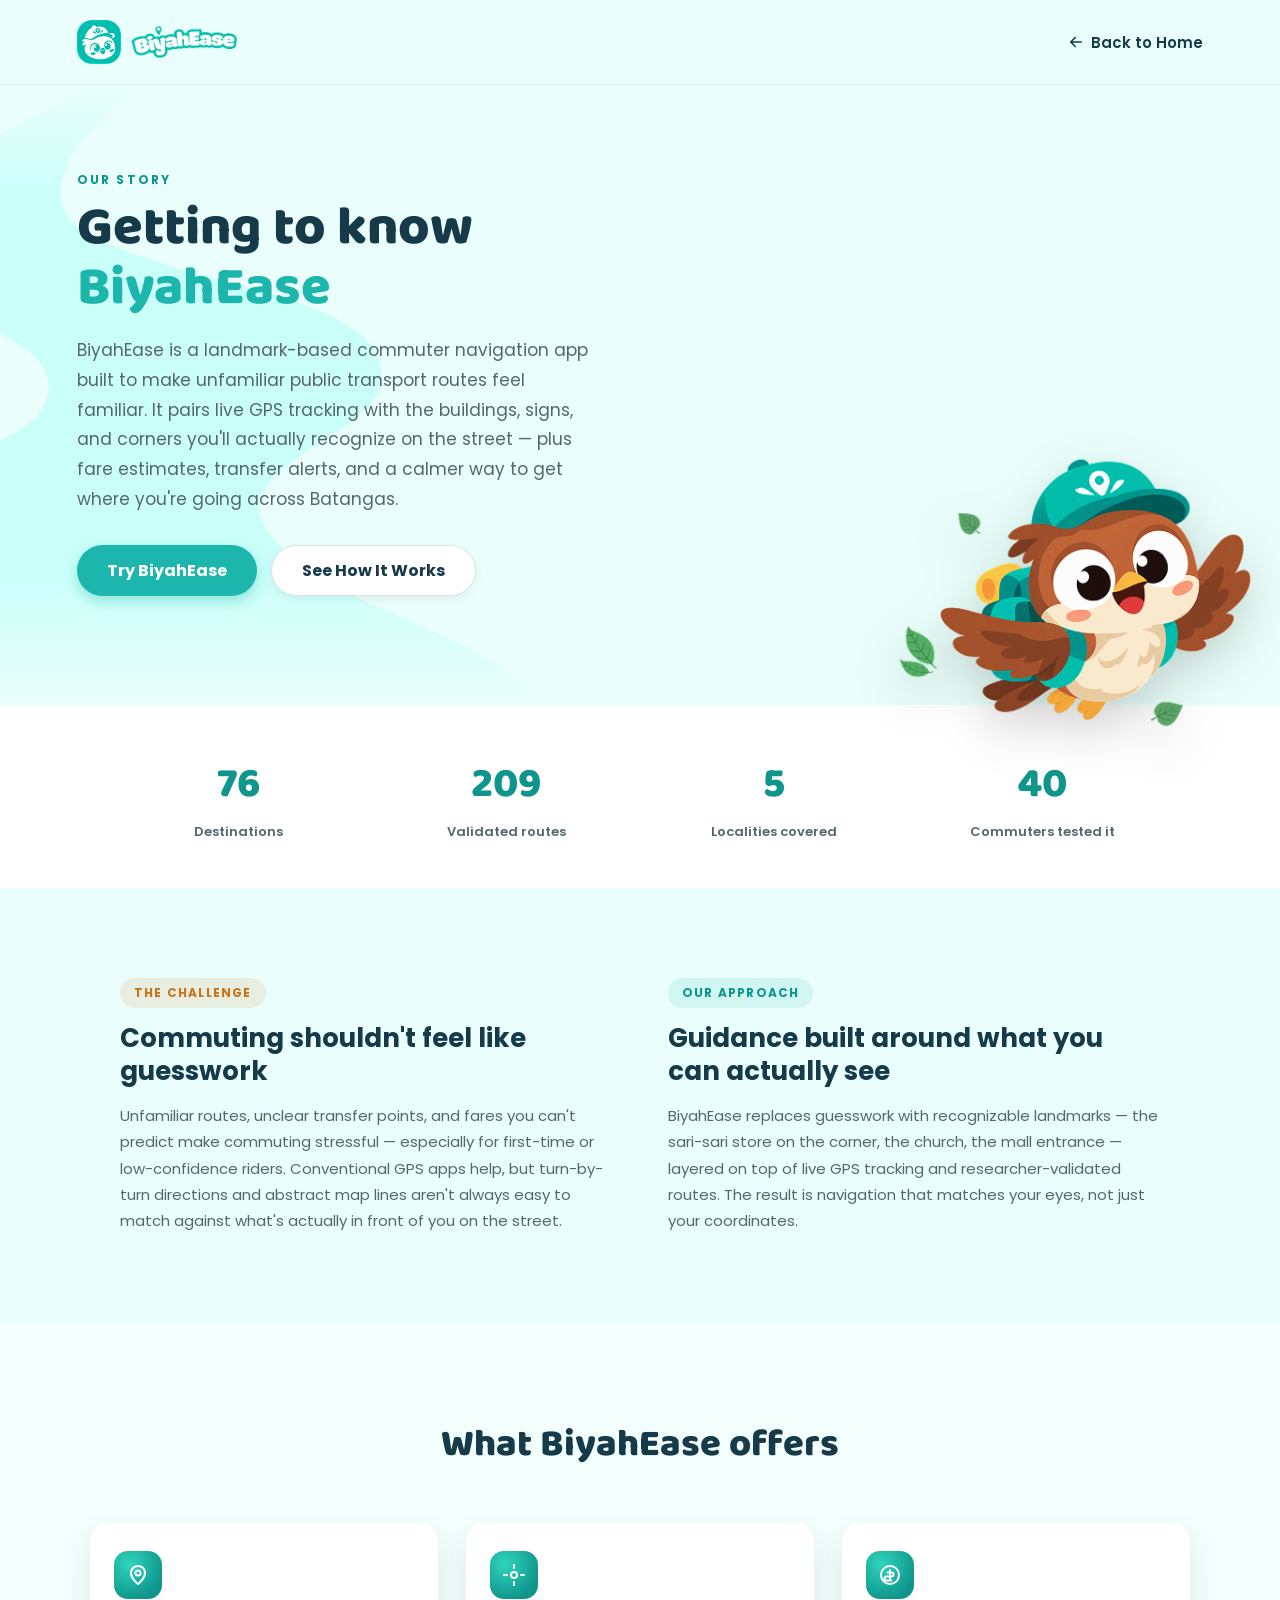
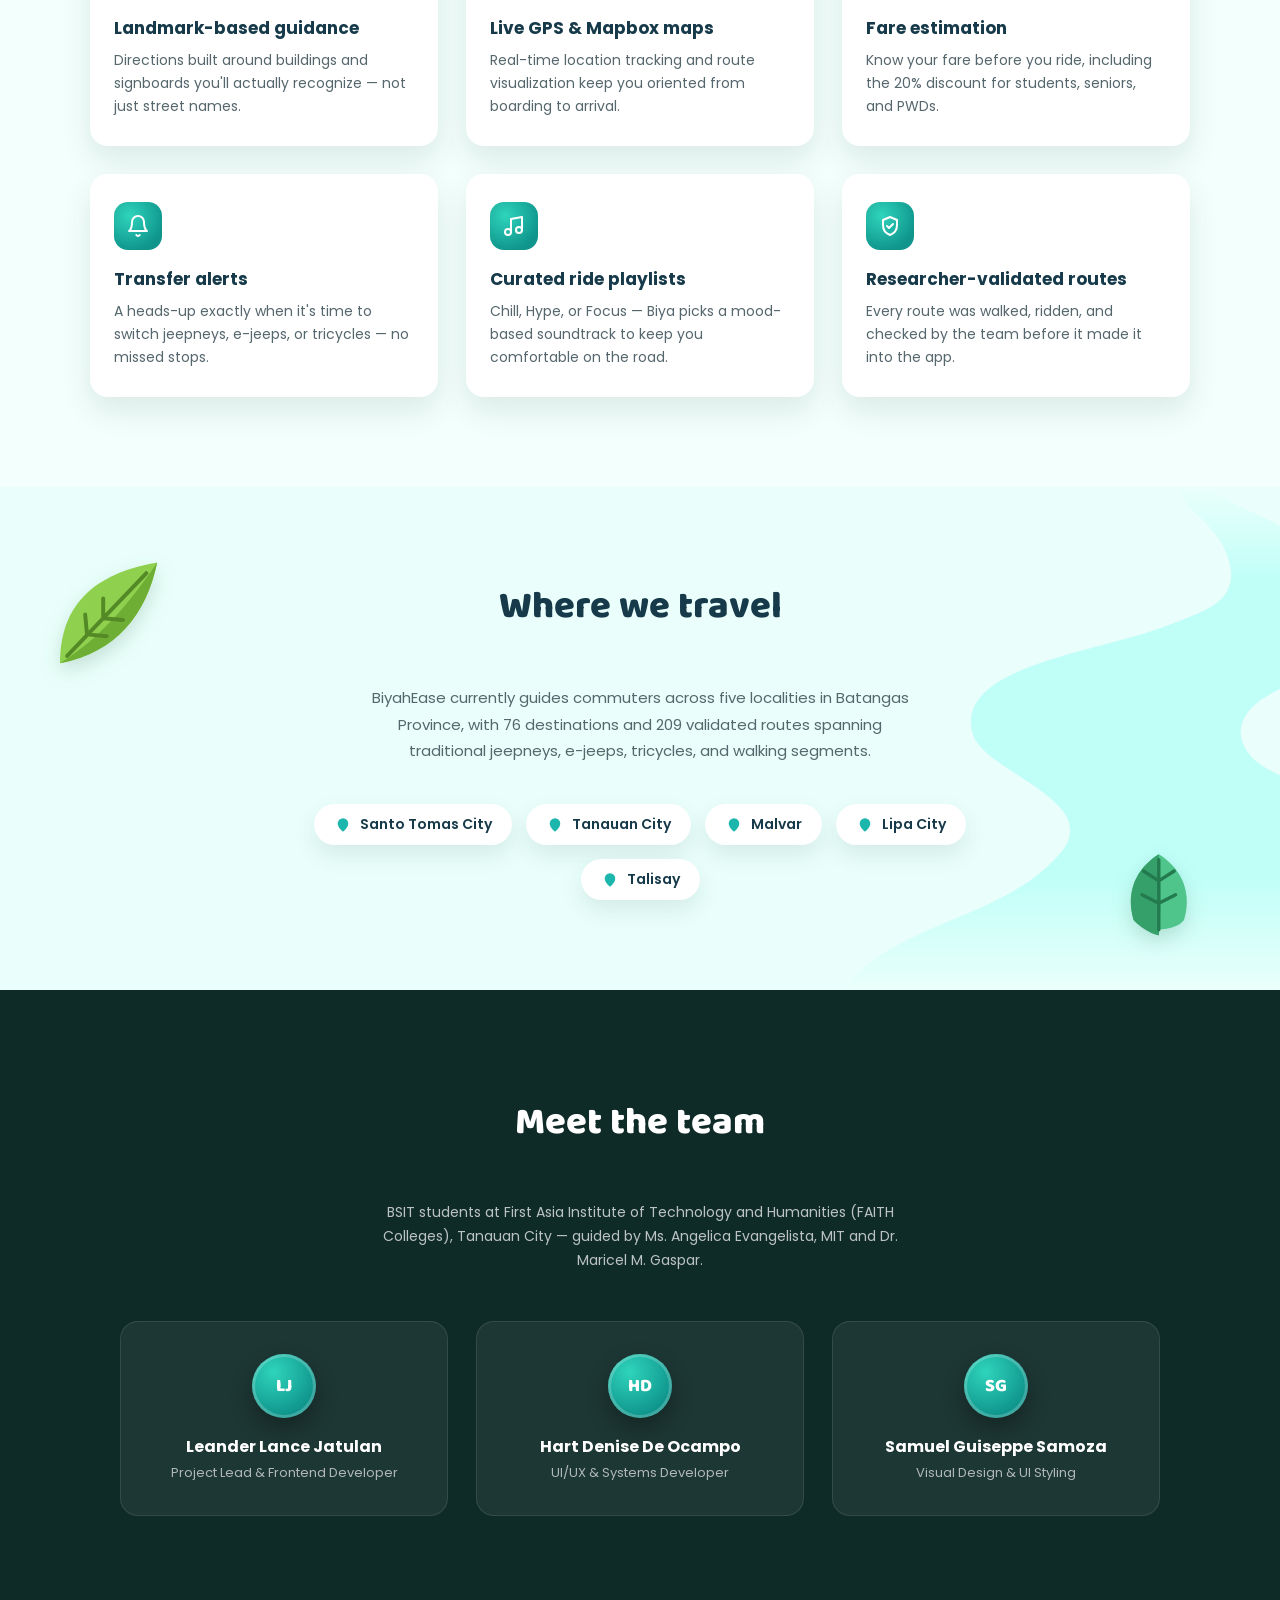
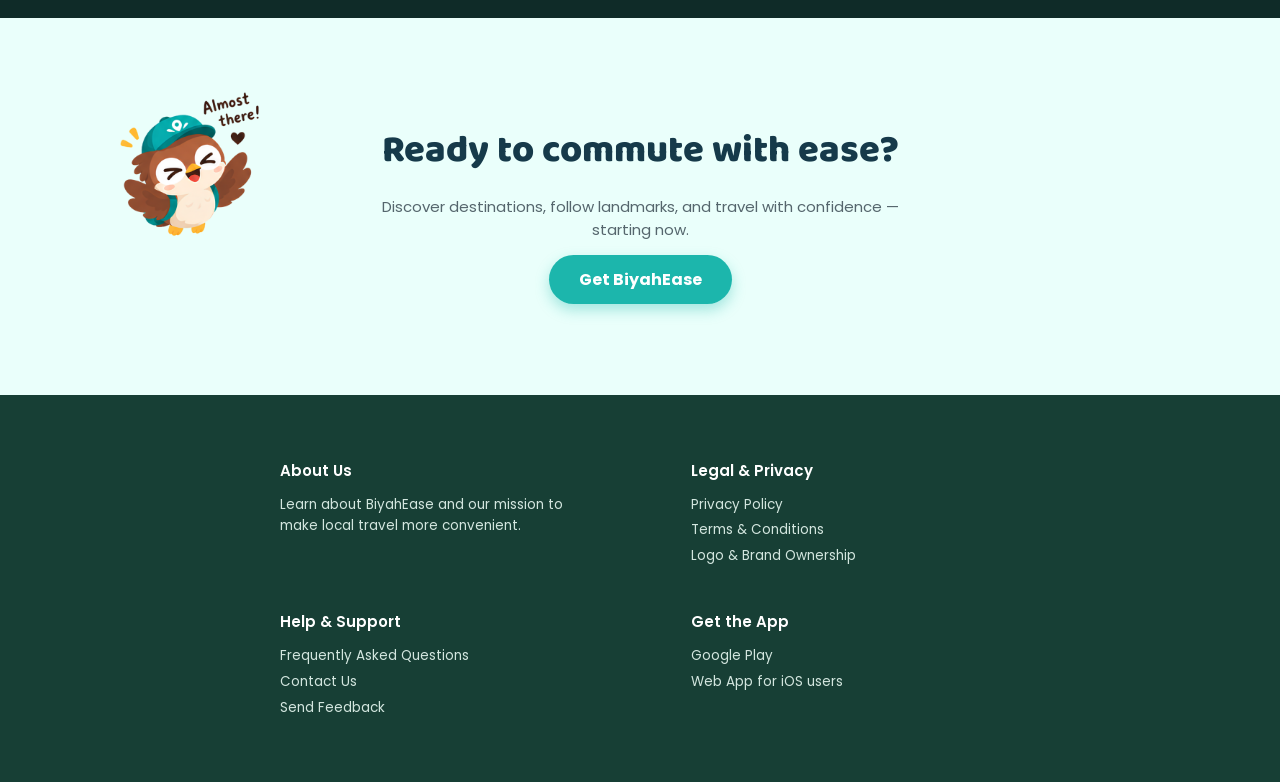
==== about.html @ 22d92e5e "updated website" ====
<!DOCTYPE html>
<html lang="en">
<head>
    <meta charset="UTF-8">
    <meta name="viewport" content="width=device-width, initial-scale=1.0">
    <title>About BiyahEase</title>
    <meta name="description" content="BiyahEase is a landmark-based commuter navigation app with fare estimation for public transport in Santo Tomas, Tanauan, Malvar, Lipa, and Talisay, Batangas.">
    <link rel="icon" href="Image/Biyacon.png" type="image/png">
    <link rel="preconnect" href="https://fonts.googleapis.com">
    <link rel="preconnect" href="https://fonts.gstatic.com" crossorigin>
    <link href="https://fonts.googleapis.com/css2?family=Baloo+2:wght@600;700;800&family=Poppins:wght@400;500;600;700&display=swap" rel="stylesheet">
    <link rel="stylesheet" href="style.css">
    <script>document.documentElement.classList.add('js');</script>
</head>
<body>
    <header class="navbar">
        <a href="index.html" class="logo">
            <img src="Image/Biyacon.png" alt="BiyahEase icon" class="logo-icon">
            <img src="Image/Biyatitle.png" alt="BiyahEase" class="logo-text">
        </a>
        <a href="index.html" class="navbar-back">
            <svg viewBox="0 0 24 24" aria-hidden="true"><path d="M19 12H5M11 6l-6 6 6 6"/></svg>
            Back to Home
        </a>
    </header>

    <!-- Shared leaf shapes, reused by the decorative leaves below -->
    <svg width="0" height="0" class="svg-defs" aria-hidden="true" focusable="false">
        <symbol id="leaf" viewBox="0 0 64 64">
            <path fill="#5dbb63" d="M6 58C6 26 26 6 60 4c0 34-20 54-54 54z"/>
            <path fill="#4aa752" d="M6 58C30 46 46 28 60 4c0 34-20 54-54 54z"/>
            <path fill="none" stroke="#3a8f43" stroke-width="2.5" stroke-linecap="round" d="M9 55L52 12M22 42l-2-14M32 32l-1-14M22 42l14 1M32 32l14 1"/>
        </symbol>
        <symbol id="leaf-round" viewBox="0 0 64 64">
            <path fill="#4fc58c" d="M32 3C48 13 56 30 50 50C43 59 21 59 14 50C8 30 16 13 32 3z"/>
            <path fill="#36a06b" d="M32 3C33 21 34 41 32 61C22 59 14 50 14 50C8 30 16 13 32 3z"/>
            <path fill="none" stroke="#237a4e" stroke-width="2.4" stroke-linecap="round" d="M32 7V57M32 22l-11-7M32 22l11-7M32 38l-12-6M32 38l12-6"/>
        </symbol>
        <symbol id="leaf-slim" viewBox="0 0 64 64">
            <path fill="#8fd14f" d="M5 59C5 32 18 10 59 3C53 32 36 53 5 59z"/>
            <path fill="#6fae35" d="M5 59C21 49 38 34 59 3C53 32 36 53 5 59z"/>
            <path fill="none" stroke="#548a26" stroke-width="2.2" stroke-linecap="round" d="M9 55L53 9M20 43l-1-11M29 34l0-11M20 43l11 1M29 34l11 1"/>
        </symbol>
    </svg>

    <main>
        <!-- ---------- Hero ---------- -->
        <section class="about-hero">
            <img src="Image/Swirl.png" alt="" class="section-swirl swirl-left" aria-hidden="true">

            <div class="wind-field" aria-hidden="true">
                <div class="wind-gust wind-gust-1">
                    <svg class="wind-trail" viewBox="0 0 140 24"><path d="M4 12 Q 40 2 70 12 T 136 14"/></svg>
                    <svg class="wind-leaf" aria-hidden="true"><use href="#leaf"/></svg>
                </div>
                <div class="wind-gust wind-gust-2">
                    <svg class="wind-trail" viewBox="0 0 140 24"><path d="M4 14 Q 40 22 70 12 T 136 4"/></svg>
                    <svg class="wind-leaf" aria-hidden="true"><use href="#leaf-round"/></svg>
                </div>
                <div class="wind-gust wind-gust-3">
                    <svg class="wind-trail" viewBox="0 0 140 24"><path d="M4 10 Q 40 18 70 8 T 136 12"/></svg>
                    <svg class="wind-leaf" aria-hidden="true"><use href="#leaf-slim"/></svg>
                </div>
                <div class="wind-gust wind-gust-4">
                    <svg class="wind-trail" viewBox="0 0 140 24"><path d="M4 12 Q 40 4 70 16 T 136 10"/></svg>
                    <svg class="wind-leaf" aria-hidden="true"><use href="#leaf-round"/></svg>
                </div>
            </div>

            <div class="about-hero-inner">
                <p class="about-eyebrow" data-reveal>OUR STORY</p>
                <h1 class="about-hero-title" data-reveal style="--reveal-delay: 80ms">Getting to know <span>BiyahEase</span></h1>
                <p class="about-hero-desc" data-reveal style="--reveal-delay: 160ms">
                    BiyahEase is a landmark-based commuter navigation app built to make unfamiliar public
                    transport routes feel familiar. It pairs live GPS tracking with the buildings, signs, and
                    corners you'll actually recognize on the street — plus fare estimates, transfer alerts,
                    and a calmer way to get where you're going across Batangas.
                </p>
                <div class="about-hero-cta" data-reveal style="--reveal-delay: 240ms">
                    <a href="index.html#get-app" class="btn-learn">Try BiyahEase</a>
                    <a href="index.html#companion" class="btn-try">See How It Works</a>
                </div>
            </div>

            <img src="Image/Biya.png" alt="Biya, the BiyahEase owl, flying in" class="about-hero-owl" data-reveal style="--reveal-delay: 320ms">
        </section>

        <!-- ---------- Stats ---------- -->
        <section class="about-stats">
            <div class="about-stats-inner">
                <div class="about-stat" data-reveal>
                    <span class="about-stat-num" data-count="76">0</span>
                    <span class="about-stat-label">Destinations</span>
                </div>
                <div class="about-stat" data-reveal style="--reveal-delay: 80ms">
                    <span class="about-stat-num" data-count="209">0</span>
                    <span class="about-stat-label">Validated routes</span>
                </div>
                <div class="about-stat" data-reveal style="--reveal-delay: 160ms">
                    <span class="about-stat-num" data-count="5">0</span>
                    <span class="about-stat-label">Localities covered</span>
                </div>
                <div class="about-stat" data-reveal style="--reveal-delay: 240ms">
                    <span class="about-stat-num" data-count="40">0</span>
                    <span class="about-stat-label">Commuters tested it</span>
                </div>
            </div>
        </section>

        <!-- ---------- Challenge / Approach ---------- -->
        <section class="about-problem">
            <div class="about-problem-inner">
                <div class="about-problem-col" data-reveal>
                    <span class="about-tag">The Challenge</span>
                    <h2>Commuting shouldn't feel like guesswork</h2>
                    <p>
                        Unfamiliar routes, unclear transfer points, and fares you can't predict make commuting
                        stressful — especially for first-time or low-confidence riders. Conventional GPS apps
                        help, but turn-by-turn directions and abstract map lines aren't always easy to match
                        against what's actually in front of you on the street.
                    </p>
                </div>
                <div class="about-problem-col" data-reveal style="--reveal-delay: 140ms">
                    <span class="about-tag about-tag--alt">Our Approach</span>
                    <h2>Guidance built around what you can actually see</h2>
                    <p>
                        BiyahEase replaces guesswork with recognizable landmarks — the sari-sari store on the
                        corner, the church, the mall entrance — layered on top of live GPS tracking and
                        researcher-validated routes. The result is navigation that matches your eyes, not just
                        your coordinates.
                    </p>
                </div>
            </div>
        </section>

        <!-- ---------- Features ---------- -->
        <section class="about-features">
            <div class="about-features-inner">
                <h2 class="about-section-title" data-reveal>What BiyahEase offers</h2>

                <div class="about-features-grid">
                    <article class="about-feature-card" data-reveal>
                        <span class="about-feature-icon">
                            <svg viewBox="0 0 24 24" aria-hidden="true"><path d="M12 21s-7-5.1-7-11a7 7 0 1 1 14 0c0 5.9-7 11-7 11z"/><circle cx="12" cy="10" r="2.6"/></svg>
                        </span>
                        <h3>Landmark-based guidance</h3>
                        <p>Directions built around buildings and signboards you'll actually recognize — not just street names.</p>
                    </article>
                    <article class="about-feature-card" data-reveal style="--reveal-delay: 80ms">
                        <span class="about-feature-icon">
                            <svg viewBox="0 0 24 24" aria-hidden="true"><circle cx="12" cy="12" r="3"/><path d="M12 2v3M12 19v3M2 12h3M19 12h3"/></svg>
                        </span>
                        <h3>Live GPS &amp; Mapbox maps</h3>
                        <p>Real-time location tracking and route visualization keep you oriented from boarding to arrival.</p>
                    </article>
                    <article class="about-feature-card" data-reveal style="--reveal-delay: 160ms">
                        <span class="about-feature-icon">
                            <svg viewBox="0 0 24 24" aria-hidden="true"><circle cx="12" cy="12" r="9"/><path d="M12 7v10M9.5 9.5h4a2 2 0 1 1 0 4h-5a2 2 0 1 0 0 4h5"/></svg>
                        </span>
                        <h3>Fare estimation</h3>
                        <p>Know your fare before you ride, including the 20% discount for students, seniors, and PWDs.</p>
                    </article>
                    <article class="about-feature-card" data-reveal>
                        <span class="about-feature-icon">
                            <svg viewBox="0 0 24 24" aria-hidden="true"><path d="M18 8a6 6 0 1 0-12 0c0 7-3 9-3 9h18s-3-2-3-9"/><path d="M13.7 21a2 2 0 0 1-3.4 0"/></svg>
                        </span>
                        <h3>Transfer alerts</h3>
                        <p>A heads-up exactly when it's time to switch jeepneys, e-jeeps, or tricycles — no missed stops.</p>
                    </article>
                    <article class="about-feature-card" data-reveal style="--reveal-delay: 80ms">
                        <span class="about-feature-icon">
                            <svg viewBox="0 0 24 24" aria-hidden="true"><path d="M9 18V5l11-2v13"/><circle cx="6" cy="18" r="3"/><circle cx="17" cy="16" r="3"/></svg>
                        </span>
                        <h3>Curated ride playlists</h3>
                        <p>Chill, Hype, or Focus — Biya picks a mood-based soundtrack to keep you comfortable on the road.</p>
                    </article>
                    <article class="about-feature-card" data-reveal style="--reveal-delay: 160ms">
                        <span class="about-feature-icon">
                            <svg viewBox="0 0 24 24" aria-hidden="true"><path d="M12 3l7 3v5c0 5-3 8.5-7 10-4-1.5-7-5-7-10V6z"/><path d="m9 12 2 2 4-4"/></svg>
                        </span>
                        <h3>Researcher-validated routes</h3>
                        <p>Every route was walked, ridden, and checked by the team before it made it into the app.</p>
                    </article>
                </div>
            </div>
        </section>

        <!-- ---------- Coverage ---------- -->
        <section class="about-coverage">
            <img src="Image/Swirl.png" alt="" class="section-swirl swirl-right" aria-hidden="true">
            <svg class="leaf about-leaf-1" aria-hidden="true"><use href="#leaf-slim"/></svg>
            <svg class="leaf about-leaf-2" aria-hidden="true"><use href="#leaf-round"/></svg>

            <div class="about-coverage-inner">
                <h2 class="about-section-title" data-reveal>Where we travel</h2>
                <p class="about-coverage-desc" data-reveal style="--reveal-delay: 100ms">
                    BiyahEase currently guides commuters across five localities in Batangas Province, with
                    76 destinations and 209 validated routes spanning traditional jeepneys, e-jeeps, tricycles,
                    and walking segments.
                </p>

                <ul class="about-coverage-list">
                    <li data-reveal>
                        <svg viewBox="0 0 24 24" aria-hidden="true"><path d="M12 21s-7-5.1-7-11a7 7 0 1 1 14 0c0 5.9-7 11-7 11z"/><circle cx="12" cy="10" r="2.6"/></svg>
                        Santo Tomas City
                    </li>
                    <li data-reveal style="--reveal-delay: 60ms">
                        <svg viewBox="0 0 24 24" aria-hidden="true"><path d="M12 21s-7-5.1-7-11a7 7 0 1 1 14 0c0 5.9-7 11-7 11z"/><circle cx="12" cy="10" r="2.6"/></svg>
                        Tanauan City
                    </li>
                    <li data-reveal style="--reveal-delay: 120ms">
                        <svg viewBox="0 0 24 24" aria-hidden="true"><path d="M12 21s-7-5.1-7-11a7 7 0 1 1 14 0c0 5.9-7 11-7 11z"/><circle cx="12" cy="10" r="2.6"/></svg>
                        Malvar
                    </li>
                    <li data-reveal style="--reveal-delay: 180ms">
                        <svg viewBox="0 0 24 24" aria-hidden="true"><path d="M12 21s-7-5.1-7-11a7 7 0 1 1 14 0c0 5.9-7 11-7 11z"/><circle cx="12" cy="10" r="2.6"/></svg>
                        Lipa City
                    </li>
                    <li data-reveal style="--reveal-delay: 240ms">
                        <svg viewBox="0 0 24 24" aria-hidden="true"><path d="M12 21s-7-5.1-7-11a7 7 0 1 1 14 0c0 5.9-7 11-7 11z"/><circle cx="12" cy="10" r="2.6"/></svg>
                        Talisay
                    </li>
                </ul>
            </div>
        </section>

        <!-- ---------- Team ---------- -->
        <section class="about-team">
            <div class="about-team-inner">
                <h2 class="about-section-title" data-reveal>Meet the team</h2>
                <p class="about-team-sub" data-reveal style="--reveal-delay: 100ms">
                    BSIT students at First Asia Institute of Technology and Humanities (FAITH Colleges),
                    Tanauan City — guided by Ms. Angelica Evangelista, MIT and Dr. Maricel M. Gaspar.
                </p>

                <div class="about-team-grid">
                    <article class="about-team-card" data-reveal>
                        <span class="about-team-avatar">LJ</span>
                        <h3>Leander Lance Jatulan</h3>
                        <p>Project Lead &amp; Frontend Developer</p>
                    </article>
                    <article class="about-team-card" data-reveal style="--reveal-delay: 120ms">
                        <span class="about-team-avatar">HD</span>
                        <h3>Hart Denise De Ocampo</h3>
                        <p>UI/UX &amp; Systems Developer</p>
                    </article>
                    <article class="about-team-card" data-reveal style="--reveal-delay: 240ms">
                        <span class="about-team-avatar">SG</span>
                        <h3>Samuel Guiseppe Samoza</h3>
                        <p>Visual Design &amp; UI Styling</p>
                    </article>
                </div>
            </div>
        </section>

        <!-- ---------- Closing CTA ---------- -->
        <section class="about-cta">
            <img src="Image/Biya-Icons/18.png" alt="" class="about-cta-owl" data-reveal aria-hidden="true">
            <div class="about-cta-inner" data-reveal style="--reveal-delay: 100ms">
                <h2>Ready to commute with ease?</h2>
                <p>Discover destinations, follow landmarks, and travel with confidence — starting now.</p>
                <a href="index.html#get-app" class="btn-learn">Get BiyahEase</a>
            </div>
        </section>
    </main>

    <footer class="site-footer">
        <div class="footer-grid">
            <div class="footer-col">
                <h3>About Us</h3>
                <p>Learn about BiyahEase and our mission to make local travel more convenient.</p>
            </div>
            <div class="footer-col">
                <h3>Legal &amp; Privacy</h3>
                <ul>
                    <li><a href="support.html#privacy">Privacy Policy</a></li>
                    <li><a href="support.html#terms">Terms &amp; Conditions</a></li>
                    <li><a href="support.html#brand">Logo &amp; Brand Ownership</a></li>
                </ul>
            </div>
            <div class="footer-col">
                <h3>Help &amp; Support</h3>
                <ul>
                    <li><a href="support.html#faq">Frequently Asked Questions</a></li>
                    <li><a href="support.html#contact">Contact Us</a></li>
                    <li><a href="support.html#feedback">Send Feedback</a></li>
                </ul>
            </div>
            <div class="footer-col">
                <h3>Get the App</h3>
                <ul>
                    <li><a href="#">Google Play</a></li>
                    <li><a href="#">Web App for iOS users</a></li>
                </ul>
            </div>
        </div>
    </footer>

    <script src="script.js" defer></script>
</body>
</html>
---- style.css ----
:root {
    --mint-bg: #eafffb;
    --teal: #1cb6ac;
    --teal-dark: #0f958c;
    --navy: #163a4a;
    --text-gray: #55666d;
    --radius-pill: 999px;

    /* Side gutter grows with the screen; content is capped at --content-max */
    --gutter: clamp(16px, 6vw, 80px);
    --content-max: 1180px;
    --pad-inline: max(var(--gutter), (100% - var(--content-max)) / 2);
}

* {
    box-sizing: border-box;
}

html {
    scroll-behavior: smooth;
    overflow-x: hidden;
    overflow-x: clip;
}

body {
    margin: 0;
    font-family: 'Poppins', sans-serif;
    background: var(--mint-bg);
    overflow-x: hidden;
    overflow-x: clip;
    -webkit-text-size-adjust: 100%;
}

img {
    max-width: 100%;
}

/* Header */

.navbar {
    display: flex;
    align-items: center;
    padding: clamp(14px, 2vw, 20px) var(--pad-inline);
    border-bottom: 1px solid rgba(0, 0, 0, 0.06);
    position: relative;
    z-index: 10;
}

.logo {
    display: flex;
    align-items: center;
    gap: 10px;
}

.logo-icon {
    height: clamp(34px, 4vw, 44px);
    width: auto;
}

.logo-text {
    height: clamp(22px, 2.8vw, 32px);
    width: auto;
}

/* Hero */

.hero {
    position: relative;
    display: flex;
    align-items: center;
    justify-content: space-between;
    gap: clamp(24px, 4vw, 64px);
    padding: clamp(32px, 6vw, 80px) var(--pad-inline) clamp(56px, 8vw, 110px);
    overflow: hidden;
}

/* Swirl hugs the left edge of the screen and fades out at the bottom,
   so it never shows a hard cut line on any screen size */
.bg-swirl {
    position: absolute;
    top: 0;
    left: 0;
    width: auto;
    height: 100%;
    max-width: none;
    z-index: 0;
    mix-blend-mode: multiply;
    opacity: 0.9;
    pointer-events: none;
    user-select: none;
    -webkit-mask-image: linear-gradient(to bottom, #000 70%, transparent);
    mask-image: linear-gradient(to bottom, #000 70%, transparent);
}

/* Phone + owl composition scales as one unit */
.hero-visual {
    position: relative;
    flex: 1 1 55%;
    width: 100%;
    max-width: 640px;
    aspect-ratio: 640 / 520;
    z-index: 1;
}

.phone-img {
    position: absolute;
    top: 0;
    left: 0;
    width: 68%;
    height: auto;
    display: block;
}

.biya-owl {
    position: absolute;
    top: 24%;
    right: 0;
    width: 50%;
    height: auto;
    animation: fly 3.5s ease-in-out infinite;
    filter: drop-shadow(0 10px 14px rgba(0, 0, 0, 0.12));
}

@keyframes fly {
    0%, 100% {
        transform: translateY(0) rotate(-3deg);
    }
    50% {
        transform: translateY(-18px) rotate(3deg);
    }
}

.hero-content {
    position: relative;
    flex: 1 1 45%;
    min-width: 0;
    max-width: 540px;
    z-index: 1;
}

.hero-logo {
    width: 100%;
    max-width: 480px;
    height: auto;
    display: block;
    margin-bottom: 6px;
}

.tagline-img {
    display: block;
    width: 82%;
    max-width: 390px;
    height: auto;
    margin: 0 0 clamp(20px, 2.5vw, 28px);
}

.cta-row {
    display: flex;
    align-items: center;
    gap: clamp(10px, 1.5vw, 16px);
    flex-wrap: wrap;
    margin-bottom: clamp(18px, 2.5vw, 26px);
}

.btn-store {
    display: flex;
    align-items: center;
    gap: 8px;
    background: #fff;
    border: 1px solid #dcdcdc;
    border-radius: var(--radius-pill);
    padding: 8px 18px;
    text-decoration: none;
    color: #000;
    box-shadow: 0 4px 10px rgba(0, 0, 0, 0.06);
    transition: transform 0.2s ease, box-shadow 0.2s ease;
}

.btn-store:hover {
    transform: translateY(-2px);
    box-shadow: 0 6px 14px rgba(0, 0, 0, 0.1);
}

.store-text {
    display: flex;
    flex-direction: column;
    line-height: 1.15;
}

.store-text .small {
    font-size: 9px;
    letter-spacing: 0.4px;
    color: #444;
}

.store-text .big {
    font-size: 15px;
    font-weight: 600;
}

.btn-try {
    background: #fff;
    color: var(--navy);
    font-weight: 700;
    font-family: 'Poppins', sans-serif;
    padding: 12px 30px;
    border: 1px solid #d5e6e3;
    border-radius: var(--radius-pill);
    text-decoration: none;
    box-shadow: 0 4px 10px rgba(0, 0, 0, 0.06);
    transition: transform 0.2s ease, box-shadow 0.2s ease, color 0.2s ease;
}

.btn-try:hover {
    color: var(--teal-dark);
    transform: translateY(-2px);
    box-shadow: 0 6px 14px rgba(0, 0, 0, 0.1);
}

.btn-learn {
    background: var(--teal);
    color: #fff;
    font-weight: 700;
    font-family: 'Poppins', sans-serif;
    padding: 13px 30px;
    border-radius: var(--radius-pill);
    text-decoration: none;
    box-shadow: 0 6px 14px rgba(28, 182, 172, 0.35);
    transition: transform 0.2s ease, box-shadow 0.2s ease, background 0.2s ease;
}

.btn-learn:hover {
    background: var(--teal-dark);
    transform: translateY(-2px);
    box-shadow: 0 8px 18px rgba(28, 182, 172, 0.45);
}

.hero-desc {
    color: var(--text-gray);
    font-size: clamp(14px, 1.2vw, 16px);
    line-height: 1.7;
    max-width: 420px;
    margin: 0;
}

/* Features */

.features {
    position: relative;
    background: var(--mint-bg);
    overflow-x: hidden;
    overflow-x: clip;
}

.features-bg {
    position: absolute;
    top: -110px;
    right: 0;
    width: auto;
    height: calc(100% + 180px);
    max-height: 1100px;
    max-width: none;
    transform: scaleX(-1);
    filter: saturate(1.9) brightness(0.9);
    z-index: 0;
    pointer-events: none;
    user-select: none;
    -webkit-mask-image: linear-gradient(to bottom, transparent, #000 15%, #000 80%, transparent);
    mask-image: linear-gradient(to bottom, transparent, #000 15%, #000 80%, transparent);
}

.features-row {
    position: relative;
    display: flex;
    align-items: center;
    min-height: clamp(560px, 52vw, 760px);
    padding: clamp(60px, 9vw, 155px) var(--pad-inline) clamp(70px, 10vw, 176px);
    z-index: 1;
}

.features-content {
    position: relative;
    flex: 0 1 44%;
    min-width: 0;
    max-width: 480px;
    z-index: 2;
}

.features-title {
    font-family: 'Baloo 2', cursive;
    font-weight: 800;
    font-size: clamp(26px, 3.6vw, 38px);
    color: var(--navy);
    line-height: 1.2;
    margin: 0 0 18px;
}

.features-desc {
    font-size: clamp(14px, 1.3vw, 16px);
    line-height: 1.7;
    color: var(--text-gray);
    max-width: 440px;
    margin: 0 0 40px;
}

.features-desc .accent-teal {
    color: var(--teal-dark);
    font-weight: 600;
}

.features-desc .accent-brand {
    color: #c9731c;
    font-weight: 700;
}

.biya-sign {
    --sign-scale: 1.45;
    width: clamp(150px, 16vw, 220px);
    max-width: 60%;
    margin-left: 30px;
    height: auto;
    display: block;
    transform-origin: left top;
    animation: fly-sign 3.5s ease-in-out infinite;
}

@keyframes fly-sign {
    0%, 100% {
        transform: translateY(0) rotate(-3deg) scale(var(--sign-scale));
    }
    50% {
        transform: translateY(-18px) rotate(3deg) scale(var(--sign-scale));
    }
}

.features-visual {
    position: absolute;
    top: 50%;
    right: 0;
    width: 54%;
    max-width: 760px;
    transform: translateY(-50%);
    z-index: 1;
    pointer-events: none;
}

.app-phone {
    --phone-progress: 0;
    --phone-width: 150%;
    --phone-tilt: -25deg;
    width: var(--phone-width);
    max-width: none;
    height: auto;
    display: block;
    transform: translateX(calc(-130% + var(--phone-progress) * 130%)) rotate(var(--phone-tilt));
    filter: drop-shadow(0 28px 36px rgba(16, 58, 58, 0.28));
}

/* Laptops: smaller phone so it stays mostly on screen */
@media (min-width: 901px) and (max-width: 1499px) {
    .features-visual {
        right: 3%;
    }

    .app-phone {
        --phone-width: 120%;
    }
}

/* Large desktop: keep the phone from overlapping the text */
@media (min-width: 1500px) {
    .features-visual {
        right: calc((100% - var(--content-max)) / 2 - 120px);
    }
}

/* Tablet & small laptop: stack everything */

@media (max-width: 900px) {
    .hero {
        flex-direction: column;
        text-align: center;
    }

    .bg-swirl {
        width: min(140%, 900px);
        height: auto;
    }

    .hero-visual {
        flex: none;
        max-width: 520px;
    }

    .hero-content {
        flex: none;
        width: 100%;
        max-width: 480px;
    }

    .hero-logo,
    .tagline-img {
        margin-left: auto;
        margin-right: auto;
    }

    .cta-row {
        justify-content: center;
    }

    .hero-desc {
        margin: 0 auto;
    }

    .features-row {
        flex-direction: column-reverse;
        gap: 24px;
        min-height: 0;
        text-align: center;
    }

    .features-content {
        flex: none;
        width: 100%;
        max-width: 480px;
        display: flex;
        flex-direction: column;
        align-items: center;
    }

    .features-desc {
        margin-left: auto;
        margin-right: auto;
    }

    .biya-sign {
        --sign-scale: 1.2;
        margin-left: 0;
        transform-origin: center top;
        margin-bottom: 40px;
    }

    .features-bg {
        top: 0;
        height: 62%;
        max-height: 650px;
    }

    .features-visual {
        position: relative;
        top: auto;
        right: auto;
        transform: none;
        width: 100%;
        max-width: 460px;
        margin: 0 auto;
    }

    .app-phone {
        --phone-width: 100%;
        --phone-tilt: -15deg;
    }
}

/* Phones */

@media (max-width: 480px) {
    .hero-visual {
        max-width: 380px;
    }

    .hero-logo {
        max-width: 300px;
    }

    .tagline-img {
        max-width: 260px;
    }

    .features-desc {
        margin-bottom: 28px;
    }

    .features-bg {
        height: 50%;
        max-height: 420px;
    }
}

/* Very small phones: stack the buttons */

@media (max-width: 380px) {
    .cta-row {
        flex-direction: column;
        align-items: stretch;
        max-width: 260px;
        margin-left: auto;
        margin-right: auto;
    }

    .btn-try,
    .btn-learn {
        justify-content: center;
        text-align: center;
    }
}

@media (prefers-reduced-motion: reduce) {
    .biya-owl,
    .biya-sign {
        animation: none;
    }

    .biya-sign {
        transform: scale(var(--sign-scale));
    }
}

/* ---------- Scroll reveal (only when JS is running) ---------- */

.js [data-reveal] {
    opacity: 0;
    transform: translateY(32px);
    transition: opacity 0.8s ease, transform 0.8s cubic-bezier(0.2, 0.7, 0.2, 1);
    transition-delay: var(--reveal-delay, 0ms);
}

.js [data-reveal].is-visible {
    opacity: 1;
    transform: none;
}

.svg-defs {
    position: absolute;
    width: 0;
    height: 0;
    overflow: hidden;
}

/* Shared section bits */

.section-swirl {
    position: absolute;
    width: auto;
    max-width: none;
    height: 100%;
    max-height: 1000px;
    top: 0;
    z-index: 0;
    pointer-events: none;
    user-select: none;
    -webkit-mask-image: linear-gradient(to bottom, transparent, #000 18%, #000 78%, transparent);
    mask-image: linear-gradient(to bottom, transparent, #000 18%, #000 78%, transparent);
}

.swirl-left {
    left: 0;
    opacity: 0.55;
}

.swirl-right {
    right: 0;
    transform: scaleX(-1);
    opacity: 0.7;
}

.leaf {
    position: absolute;
    display: block;
    aspect-ratio: 1;
    pointer-events: none;
    filter: drop-shadow(0 8px 10px rgba(20, 90, 50, 0.18));
    animation: leaf-float 6s ease-in-out infinite;
}

@keyframes leaf-float {
    0%, 100% {
        transform: translateY(0) rotate(var(--leaf-rot, 0deg));
    }
    50% {
        transform: translateY(-12px) rotate(calc(var(--leaf-rot, 0deg) + 8deg));
    }
}

/* ---------- Travel companion ---------- */

.companion {
    position: relative;
    overflow-x: hidden;
    overflow-x: clip;
}

.companion-inner {
    position: relative;
    z-index: 1;
    max-width: 760px;
    margin: 0 auto;
    padding: clamp(40px, 6vw, 80px) var(--gutter) clamp(60px, 8vw, 110px);
    text-align: center;
}

.section-title {
    font-family: 'Poppins', sans-serif;
    font-weight: 600;
    font-size: clamp(26px, 3.8vw, 44px);
    line-height: 1.25;
    color: var(--navy);
    margin: 0 0 16px;
}

.section-desc {
    font-size: clamp(14px, 1.3vw, 16px);
    line-height: 1.7;
    color: var(--text-gray);
    max-width: 460px;
    margin: 0 auto clamp(28px, 4vw, 48px);
}

.map-scene {
    position: relative;
    width: min(520px, 100%);
    margin: 0 auto;
}

.map-stage {
    position: relative;
    aspect-ratio: 400 / 260;
}

.map-svg {
    display: block;
    width: 100%;
    height: 100%;
    overflow: visible;
}

.map-route {
    animation: route-dash 1.6s linear infinite;
}

@keyframes route-dash {
    to {
        stroke-dashoffset: -32;
    }
}

.map-owl {
    position: absolute;
    left: 50%;
    bottom: 40%;
    width: 36%;
    height: auto;
    transform: translateX(-50%);
    filter: drop-shadow(0 10px 10px rgba(15, 58, 42, 0.2));
}

.leaf-1 { width: 18%; left: -16%; top: 4%;   --leaf-rot: -20deg; }
.leaf-2 { width: 16%; left: -8%;  bottom: 1%; --leaf-rot: 30deg; animation-delay: -2s; }
.leaf-3 { width: 22%; right: -18%; top: 10%; --leaf-rot: 60deg; animation-delay: -1s; }
.leaf-4 { width: 18%; right: -6%; bottom: -5%; --leaf-rot: -40deg; animation-delay: -3s; }

/* Ambient wind: leaves drifting across the section, each dragging a broken dashed trail */

.wind-field {
    position: absolute;
    inset: 0;
    overflow: hidden;
    z-index: 0;
    pointer-events: none;
}

.wind-gust {
    position: absolute;
    left: -16%;
    display: flex;
    align-items: center;
    gap: 2px;
    animation: gust-drift var(--gust-dur, 16s) linear infinite;
    animation-delay: var(--gust-delay, 0s);
}

.wind-trail {
    width: clamp(64px, 9vw, 130px);
    height: auto;
    flex-shrink: 0;
    overflow: visible;
}

.wind-trail path {
    fill: none;
    stroke: var(--teal-dark);
    stroke-width: 3;
    stroke-linecap: round;
    stroke-dasharray: 6 12;
    opacity: 0.4;
    animation: trail-flow 1.1s linear infinite;
}

.wind-leaf {
    display: block;
    width: clamp(16px, 2.2vw, 28px);
    aspect-ratio: 1;
    flex-shrink: 0;
    filter: drop-shadow(0 4px 6px rgba(20, 90, 50, 0.18));
    animation: gust-tumble 2.6s ease-in-out infinite;
}

@keyframes trail-flow {
    to { stroke-dashoffset: -36; }
}

@keyframes gust-tumble {
    0%, 100% { transform: rotate(-14deg); }
    50% { transform: rotate(20deg); }
}

@keyframes gust-drift {
    0% { transform: translate(0, 0); opacity: 0; }
    8%, 92% { opacity: 0.9; }
    100% { transform: translate(var(--gust-x, 130vw), var(--gust-y, 0)); opacity: 0; }
}

.wind-gust-1 { top: 10%; --gust-x: 128vw; --gust-y: 14vh;  --gust-dur: 15s; --gust-delay: 0s; }
.wind-gust-2 { top: 46%; --gust-x: 128vw; --gust-y: -10vh; --gust-dur: 19s; --gust-delay: -6s; }
.wind-gust-3 { top: 72%; --gust-x: 128vw; --gust-y: 8vh;   --gust-dur: 13s; --gust-delay: -3s; }
.wind-gust-4 { top: 28%; --gust-x: 128vw; --gust-y: -6vh;  --gust-dur: 21s; --gust-delay: -11s; }

/* ---------- Three easy steps ---------- */

.steps {
    position: relative;
    overflow-x: hidden;
    overflow-x: clip;
}

.steps-inner {
    position: relative;
    z-index: 1;
    max-width: 1040px;
    margin: 0 auto;
    padding: clamp(30px, 5vw, 60px) var(--gutter) clamp(70px, 9vw, 130px);
}

.steps-title {
    font-family: 'Poppins', sans-serif;
    font-weight: 600;
    font-size: clamp(28px, 4vw, 46px);
    line-height: 1.2;
    margin: 0 0 clamp(28px, 4vw, 52px);
    padding-left: clamp(0px, 4vw, 48px);
}

.steps-title-top {
    display: block;
    color: #0e1a1e;
}

.steps-title-accent {
    position: relative;
    display: inline-block;
    color: var(--teal);
}

.leaf-title {
    width: 1.2em;
    left: calc(100% + 0.3em);
    top: -0.1em;
    --leaf-rot: 50deg;
}

.steps-grid {
    list-style: none;
    margin: 0;
    padding: 0;
    display: grid;
    grid-template-columns: repeat(3, minmax(0, 1fr));
    gap: clamp(16px, 2.5vw, 32px);
}

/* Cards deal in face-down, then flip face-up one after another. Floating and
   flipping are split across two nested elements (.card-float / .card-flip-inner)
   because two different `transform` animations can't safely share one element. */
.card-flip {
    height: 100%;
    perspective: 1600px;
}

.card-float {
    height: 100%;
    transition: transform 0.35s ease;
}

.js [data-reveal].is-visible .card-float {
    animation: card-bob var(--float-dur, 4.4s) ease-in-out infinite;
    animation-delay: var(--float-delay, 0s);
}

@keyframes card-bob {
    0%, 100% { transform: translateY(0) rotate(0deg); }
    50% { transform: translateY(-10px) rotate(var(--float-rot, 1.4deg)); }
}

.card-flip-inner {
    position: relative;
    height: 100%;
    transform-style: preserve-3d;
}

.card-flip {
    cursor: pointer;
}

/* Face-down until the card scrolls into view once (the .is-visible reveal
   is permanent, so this entrance only ever plays once). From then on, a
   click/tap flips the card to its back as a one-off peek — script.js resets
   .is-flipped back off as soon as the user scrolls again, so it never gets
   stuck showing the back.
   --flip-delay starts matching the entrance stagger, then script.js zeroes
   it out right after the entrance finishes, so later clicks snap instantly
   instead of inheriting that same stagger forever. */
.js .card-flip-inner {
    transition: transform 0.9s cubic-bezier(0.34, 1.56, 0.64, 1);
    transition-delay: var(--flip-delay, 0ms);
    transform: rotateY(180deg);
}

.js [data-reveal].is-visible .card-flip-inner {
    transform: rotateY(0deg);
}

.js [data-reveal].is-visible.is-flipped .card-flip-inner {
    transform: rotateY(180deg);
}

.js [data-reveal].is-visible .card-flip:hover .card-flip-inner {
    transform: rotateY(0deg) translateY(-6px);
}

.js [data-reveal].is-visible.is-flipped .card-flip:hover .card-flip-inner {
    transform: rotateY(180deg) translateY(-6px);
}

.card-face {
    backface-visibility: hidden;
    -webkit-backface-visibility: hidden;
}

/* The front stays in normal flow (its real content gives the card its height);
   the back is stacked exactly on top of it, now that the front has given
   .card-flip-inner a definite size to position against. */
.card-face--back {
    position: absolute;
    inset: 0;
    transform: rotateY(180deg);
}

.step-card {
    height: 100%;
    background: #1d2729;
    border-radius: 20px;
    padding: 12px 12px 26px;
    box-shadow: 0 18px 36px rgba(14, 40, 40, 0.18);
    transition: box-shadow 0.3s ease;
}

.card-flip:hover .step-card {
    box-shadow: 0 24px 44px rgba(14, 40, 40, 0.26);
}

/* ---------- Card back: Biya teaser ---------- */

.card-back {
    display: flex;
    flex-direction: column;
    align-items: center;
    justify-content: center;
    text-align: center;
    gap: 6px;
    padding: 20px 22px 26px;
}

.card-back-owl {
    width: clamp(72px, 40%, 112px);
    height: auto;
    margin-bottom: 4px;
    filter: drop-shadow(0 10px 14px rgba(0, 0, 0, 0.25));
}

.card-back-title {
    margin: 0;
    font-family: 'Poppins', sans-serif;
    font-weight: 700;
    font-size: clamp(16px, 1.6vw, 19px);
    color: var(--teal);
}

.card-back-text {
    margin: 0;
    font-size: 13px;
    line-height: 1.6;
    color: rgba(255, 255, 255, 0.78);
    max-width: 22ch;
}

.step-art {
    position: relative;
    aspect-ratio: 4 / 3;
    border-radius: 14px;
    overflow: hidden;
    background:
        radial-gradient(circle at 85% 20%, #c9f6ef 0 18%, transparent 19%),
        linear-gradient(160deg, #ffffff 0%, #e6fbf7 100%);
}

.step-art img,
.step-art svg {
    position: absolute;
    height: auto;
    transition: transform 0.4s ease;
}

.step-card:hover .art-owl {
    transform: translateY(-4px) rotate(-3deg);
}

.step-art--download .art-appicon {
    width: 20%;
    top: 9%;
    left: 8%;
    border-radius: 22%;
    box-shadow: 0 6px 12px rgba(28, 182, 172, 0.3);
}

.step-art--download .art-play {
    width: 15%;
    left: 11%;
    bottom: 12%;
}

.step-art--download .art-owl {
    width: 78%;
    right: -2%;
    bottom: -8%;
}

.step-art--explore .art-phone {
    width: 50%;
    right: 4%;
    top: 4%;
    transform: rotate(6deg);
}

.step-art--explore .art-owl {
    width: 66%;
    left: -4%;
    bottom: -10%;
}

.step-art--enjoy .art-owl {
    width: 82%;
    left: 9%;
    bottom: -12%;
}

.step-body {
    text-align: center;
    padding: 20px 8px 0;
}

.step-icon {
    width: 24px;
    height: 24px;
    fill: none;
    stroke: #fff;
    stroke-width: 1.8;
    stroke-linecap: round;
    stroke-linejoin: round;
    margin-bottom: 10px;
}

.step-body h3 {
    margin: 0 0 8px;
    color: #fff;
    font-size: clamp(15px, 1.4vw, 17px);
    font-weight: 600;
}

.step-body p {
    margin: 0 auto;
    max-width: 230px;
    color: #a9b8ba;
    font-size: 13px;
    line-height: 1.6;
}

@media (max-width: 820px) {
    .steps-title {
        text-align: center;
        padding-left: 0;
    }

    .steps-grid {
        grid-template-columns: minmax(0, 1fr);
        max-width: 380px;
        margin: 0 auto;
    }

    .swirl-left,
    .swirl-right {
        height: auto;
        width: min(120%, 700px);
    }
}

@media (max-width: 480px) {
    .leaf-1 { left: -6%; top: -6%; }
    .leaf-3 { right: -6%; top: -4%; width: 18%; }
    .leaf-title { width: 0.9em; }
}

@media (prefers-reduced-motion: reduce) {
    .js [data-reveal] {
        opacity: 1;
        transform: none;
        transition: none;
    }

    /* Keep the front/back state working (so click-to-flip still functions),
       just drop the spinning transition and idle float animation. */
    .js .card-flip-inner {
        transition: none;
    }

    .js [data-reveal].is-visible .card-flip:hover .card-flip-inner,
    .js [data-reveal].is-visible.is-flipped .card-flip:hover .card-flip-inner {
        transform: none;
    }

    .js [data-reveal].is-visible .card-flip-inner {
        transform: rotateY(0deg);
    }

    .js [data-reveal].is-visible.is-flipped .card-flip-inner {
        transform: rotateY(180deg);
    }

    .card-float {
        animation: none;
        transition: none;
    }

    .leaf,
    .map-route {
        animation: none;
    }

    .leaf {
        transform: rotate(var(--leaf-rot, 0deg));
    }

    .wind-field {
        display: none;
    }
}

/* ---------- Discover: scroll-driven road ---------- */

.visually-hidden {
    position: absolute;
    width: 1px;
    height: 1px;
    margin: -1px;
    padding: 0;
    overflow: hidden;
    clip: rect(0 0 0 0);
    white-space: nowrap;
    border: 0;
}

.discover {
    --towns: 5;
    position: relative;
    /* One screen to show the section + extra scroll distance to travel the road */
    height: calc(100vh + (var(--towns) - 1) * 55vh);
    height: calc(100svh + (var(--towns) - 1) * 55svh);
}

/*
 * Desktop/tablet: the whole section is laid out like the mockup frame (1000 x 668 units)
 * and scaled as one piece to fit the screen, so title, icons and road keep their proportions.
 * --u is one frame unit in pixels.
 */
.discover-sticky {
    --u: calc(min(100vw, 100vh * 1.497, 1600px) / 1000);
    --u: calc(min(100vw, 100svh * 1.497, 1600px) / 1000);
    position: sticky;
    top: 0;
    height: 100vh;
    height: 100svh;
    display: flex;
    flex-direction: column;
    align-items: center;
    padding-top: calc(80 * var(--u));
    overflow: hidden;
}

.discover-swirl {
    opacity: 0.45;
}

.discover-head {
    position: relative;
    z-index: 2;
    width: 100%;
    padding: 0 var(--gutter);
    text-align: center;
}

.discover-title {
    font-family: 'Poppins', sans-serif;
    font-weight: 600;
    font-size: max(24px, calc(40 * var(--u)));
    line-height: 1.2;
    color: #0e1a1e;
    margin: 0 0 calc(18 * var(--u));
}

.discover-title .accent {
    color: #2b6f6c;
}

.discover-desc {
    font-size: max(13px, calc(13.5 * var(--u)));
    line-height: 1.45;
    color: #2c3a3f;
    margin: 0 auto;
    max-width: max(300px, calc(500 * var(--u)));
}

/*
 * Stage geometry in units of a 1000-wide stage (read by script.js):
 *   --vb-h       stage height
 *   --cy         road centre,  --road-r  road centre-line radius,  --road-band  road width
 *   --label-cy   centre of the arc the town names sit on,  --label-r  its radius
 *   --step       degrees between towns
 * Desktop values are measured from the mockup.
 */
.road-stage {
    --vb-h: 435;
    --cy: 791;
    --road-r: 457;
    --road-band: 100;
    --label-cy: 555;
    --label-r: 406;
    --step: 29;

    position: relative;
    z-index: 1;
    container-type: inline-size;
    width: calc(1000 * var(--u));
    aspect-ratio: 1000 / 435;
    margin-top: auto;
    flex-shrink: 0;
}

.road-svg {
    position: absolute;
    inset: 0;
    width: 100%;
    height: 100%;
    overflow: visible;
}

/* Floating 3D icons; positions are in stage units (1cqw = 10 units) */

.discover-icons {
    position: absolute;
    inset: 0;
    pointer-events: none;
}

.d-icon {
    position: absolute;
    left: calc(var(--x) * 0.1cqw);
    top: calc(var(--y) * 0.1cqw);
    width: calc(var(--w) * 0.1cqw);
    aspect-ratio: 1;
}

.d-icon img {
    display: block;
    width: 100%;
    height: auto;
    transform: rotate(var(--tilt, 0deg));
    animation: icon-float var(--float-dur, 4.2s) ease-in-out var(--float-delay, 0s) infinite;
}

@keyframes icon-float {
    0%, 100% {
        transform: translateY(0) rotate(var(--tilt, 0deg));
    }
    50% {
        transform: translateY(-7%) rotate(calc(var(--tilt, 0deg) * -0.4));
    }
}

/* Image boxes include the PNGs' transparent padding, so the visible tiles match the mockup */
.d-icon--church { --x: -10; --y: -26; --w: 210; --tilt: -4deg; --float-delay: 0s; }
.d-icon--mall   { --x: 210; --y: 12;  --w: 175; --tilt: -2deg; --float-delay: -1.1s; --float-dur: 3.8s; }
.d-icon--pin    { --x: 447; --y: 25;  --w: 106; --float-delay: -0.5s; --float-dur: 3.4s; }
.d-icon--food   { --x: 615; --y: 12;  --w: 175; --tilt: 2deg;  --float-delay: -2.2s; --float-dur: 3.9s; }
.d-icon--cafe   { --x: 800; --y: -26; --w: 210; --tilt: 4deg;  --float-delay: -1.6s; }

.d-icon--pin.is-bouncing {
    animation: pin-bounce 0.55s cubic-bezier(0.3, 1.6, 0.5, 1);
}

@keyframes pin-bounce {
    0% { transform: translateY(0) scale(1); }
    35% { transform: translateY(-18%) scale(1.06, 0.96); }
    100% { transform: translateY(0) scale(1); }
}

/* Towns */

.road-towns {
    list-style: none;
    margin: 0;
    padding: 0;
}

.road-towns li {
    position: absolute;
    z-index: 2;
    top: 0;
    left: 0;
    will-change: transform, opacity;
}

.town {
    font-family: 'Poppins', sans-serif;
    font-size: clamp(11px, 2cqw, 22px);
    font-weight: 600;
    color: #24353b;
    white-space: nowrap;
    background: none;
    border: 0;
    padding: 4px 6px;
    border-radius: 8px;
    cursor: pointer;
    transition: color 0.3s ease;
}

.town:hover {
    color: var(--teal-dark);
}

.town:focus-visible {
    outline: 2px solid var(--teal);
    outline-offset: 2px;
}

.town.is-active {
    font-weight: 700;
    color: #0e1a1e;
}

.road-hint {
    position: absolute;
    left: 50%;
    bottom: 2%;
    transform: translateX(-50%);
    margin: 0;
    display: flex;
    align-items: center;
    gap: 6px;
    font-size: 12px;
    font-weight: 500;
    color: var(--teal-dark);
    white-space: nowrap;
    transition: opacity 0.4s ease;
}

.road-hint svg {
    width: 18px;
    height: 18px;
    fill: none;
    stroke: currentColor;
    stroke-width: 1.8;
    stroke-linecap: round;
}

.road-hint svg path {
    animation: hint-wheel 1.6s ease-in-out infinite;
}

@keyframes hint-wheel {
    0%, 100% { transform: translateY(0); opacity: 1; }
    60% { transform: translateY(3px); opacity: 0.3; }
}

.road-hint.is-hidden {
    opacity: 0;
}

/* Phones: taller stage with icons above the names and a bigger road */
@media (max-width: 600px) {
    .discover-sticky {
        --u: 0.39px;
        padding-top: clamp(36px, 8vh, 80px);
    }

    .discover-title {
        font-size: 26px;
        margin-bottom: 12px;
    }

    .road-stage {
        --vb-h: 900;
        --cy: 860;
        --road-r: 390;
        --road-band: 140;
        --label-cy: 860;
        --label-r: 600;
        --step: 32;

        width: min(100%, calc((100svh - 260px) * 1000 / 900));
        aspect-ratio: 1000 / 900;
    }

    .road-hint {
        bottom: 6%;
    }

    .d-icon--church { --x: -12; --y: 40; --w: 235; }
    .d-icon--mall   { --x: 205; --y: 75; --w: 185; }
    .d-icon--pin    { --x: 440; --y: 80; --w: 120; }
    .d-icon--food   { --x: 610; --y: 75; --w: 185; }
    .d-icon--cafe   { --x: 777; --y: 40; --w: 235; }
}

/* Very short screens (phones in landscape): no pinning, the road turns as the section passes by */
@media (max-height: 520px) {
    .discover {
        height: auto;
    }

    .discover-sticky {
        --u: calc(min(100vw, 760px) / 1000);
        position: relative;
        height: auto;
    }

    .road-stage {
        margin-top: 24px;
    }
}

@media (prefers-reduced-motion: reduce) {
    .d-icon img,
    .d-icon--pin.is-bouncing,
    .road-hint svg path {
        animation: none;
    }
}

/* ---------- Get the app ---------- */

.get-app {
    position: relative;
    z-index: 2;
    overflow-x: hidden;
    overflow-x: clip;
}

.get-app-swirl {
    position: absolute;
    top: 0;
    right: 0;
    height: 115%;
    width: auto;
    max-width: none;
    transform: scaleX(-1);
    opacity: 0.85;
    z-index: 0;
    pointer-events: none;
    user-select: none;
    -webkit-mask-image: linear-gradient(to bottom, transparent, #000 12%, #000 80%, transparent);
    mask-image: linear-gradient(to bottom, transparent, #000 12%, #000 80%, transparent);
}

.get-app-inner {
    position: relative;
    z-index: 1;
    max-width: 1040px;
    margin: 0 auto;
    padding: clamp(80px, 11vw, 170px) var(--gutter) clamp(90px, 12vw, 190px);
    text-align: center;
}

.get-app-title {
    font-family: 'Poppins', sans-serif;
    font-weight: 700;
    font-size: clamp(38px, 5.8vw, 84px);
    line-height: 1.02;
    letter-spacing: -0.01em;
    color: #14bfad;
    margin: 0 0 clamp(26px, 3.5vw, 44px);
}

.get-app-cta {
    display: flex;
    justify-content: center;
    align-items: center;
    flex-wrap: wrap;
    gap: clamp(14px, 3vw, 36px);
    margin-bottom: clamp(22px, 3vw, 34px);
}

.get-app-cta .btn-store {
    padding: 10px 26px;
    border-color: #cfdedd;
    box-shadow: 0 6px 14px rgba(0, 0, 0, 0.08);
}

.get-app-cta .store-text .big {
    font-size: 17px;
}

.btn-webapp {
    background: #52efd9;
    color: #0e2a2c;
    font-weight: 600;
    padding: 14px 34px;
    border-radius: var(--radius-pill);
    text-decoration: none;
    box-shadow: 0 8px 18px rgba(28, 182, 172, 0.3);
    transition: transform 0.2s ease, box-shadow 0.2s ease, background 0.2s ease;
}

.btn-webapp:hover {
    background: #3fe2cb;
    transform: translateY(-2px);
    box-shadow: 0 10px 22px rgba(28, 182, 172, 0.4);
}

.get-app-desc {
    font-size: clamp(13px, 1.1vw, 15px);
    line-height: 1.7;
    color: #1d2a2e;
    max-width: 440px;
    margin: 0 auto;
}

/* Big Biya peeking in from the left, overlapping into the next section */
.get-app-owl {
    position: absolute;
    z-index: 2;
    left: -3%;
    bottom: -14%;
    width: clamp(170px, 34vw, 500px);
    height: auto;
    pointer-events: none;
    filter: drop-shadow(0 14px 18px rgba(0, 0, 0, 0.12));
    animation: fly 4s ease-in-out infinite;
}

.leaf-ga-1 { z-index: 3; width: clamp(48px, 7vw, 100px); left: clamp(150px, 31vw, 470px); bottom: -2%; --leaf-rot: 10deg; }
.leaf-ga-2 { z-index: 3; width: clamp(34px, 4.8vw, 68px); left: clamp(86px, 17vw, 258px); bottom: -10%; --leaf-rot: -30deg; animation-delay: -2s; }

/* ---------- Get to know ---------- */

.know {
    position: relative;
    z-index: 1;
    overflow-x: hidden;
    overflow-x: clip;
}

.know-swirl {
    position: absolute;
    right: 0;
    bottom: 0;
    height: 120%;
    width: auto;
    max-width: none;
    transform: scale(-1, -1);
    opacity: 0.8;
    z-index: 0;
    pointer-events: none;
    user-select: none;
    /* flipped upside down, so the fade runs "to top" to end up at the visual top */
    -webkit-mask-image: linear-gradient(to top, transparent, #000 30%);
    mask-image: linear-gradient(to top, transparent, #000 30%);
}

.know-inner {
    position: relative;
    z-index: 1;
    max-width: 1040px;
    margin: 0 auto;
    padding: clamp(110px, 13vw, 200px) var(--gutter) clamp(80px, 10vw, 150px);
    text-align: center;
}

.know-title {
    font-family: 'Poppins', sans-serif;
    font-weight: 700;
    font-size: clamp(30px, 4.6vw, 64px);
    line-height: 1.15;
    color: #1b1f20;
    margin: 0 0 clamp(18px, 2.4vw, 30px);
}

.know-title span {
    color: #18c4b0;
}

.know-arrow {
    display: inline-grid;
    place-items: center;
    width: clamp(46px, 4.6vw, 64px);
    aspect-ratio: 1;
    border-radius: 12px;
    background: #52efd9;
    box-shadow: 0 8px 18px rgba(28, 182, 172, 0.3);
    transition: transform 0.2s ease, background 0.2s ease;
}

.know-arrow:hover {
    background: #3fe2cb;
}

.know-arrow.is-visible:hover {
    transform: translateX(4px);
}

.know-arrow svg {
    width: 50%;
    height: 50%;
    fill: none;
    stroke: #fff;
    stroke-width: 2.4;
    stroke-linecap: round;
    stroke-linejoin: round;
}

.know-desc {
    font-size: clamp(13px, 1.1vw, 15px);
    line-height: 1.7;
    color: #1d2a2e;
    max-width: 440px;
    margin: clamp(22px, 3vw, 36px) auto 0;
}

.leaf-k-1 { width: clamp(50px, 9vw, 130px); left: 9%;  top: 52%; --leaf-rot: -40deg; animation-delay: -1s; }
.leaf-k-2 { width: clamp(50px, 9vw, 130px); right: 7%; top: 33%; --leaf-rot: 20deg; animation-delay: -3s; }
.leaf-k-3 { width: clamp(38px, 6vw, 84px); right: 16%; top: 16%; --leaf-rot: -10deg; animation-delay: -2s; }

/* ---------- Footer ---------- */

.site-footer {
    position: relative;
    z-index: 3;
    background: #173f35;
    color: #fff;
    padding: clamp(40px, 5vw, 64px) var(--gutter) clamp(44px, 5vw, 70px);
}

.footer-grid {
    display: grid;
    grid-template-columns: repeat(2, minmax(0, 1fr));
    gap: clamp(28px, 4vw, 44px) clamp(32px, 8vw, 120px);
    max-width: 720px;
    margin: 0 auto;
}

.footer-col h3 {
    font-size: 15px;
    font-weight: 600;
    margin: 0 0 12px;
}

.footer-col p,
.footer-col li {
    font-size: 13.5px;
    line-height: 1.6;
    color: #d3e6df;
    margin: 0;
}

.footer-col ul {
    list-style: none;
    margin: 0;
    padding: 0;
    display: grid;
    gap: 4px;
}

.footer-col a {
    color: inherit;
    text-decoration: none;
    transition: color 0.2s ease;
}

.footer-col a:hover {
    color: #52efd9;
}

.footer-col a:focus-visible,
.btn-webapp:focus-visible,
.btn-try:focus-visible,
.know-arrow:focus-visible {
    outline: 2px solid #52efd9;
    outline-offset: 3px;
}

@media (max-width: 600px) {
    .get-app-inner {
        padding-bottom: 170px;
    }

    .get-app-owl {
        left: -10%;
        bottom: -8%;
        width: 52vw;
    }

    .leaf-ga-1 { left: 44vw; bottom: 0; }
    .leaf-ga-2 { left: 30vw; bottom: -6%; }

    .know-inner {
        padding-top: 120px;
    }

    .leaf-k-1 { left: 4%; top: 8%; width: 44px; }
    .leaf-k-2 { right: 2%; top: 14%; }
    .leaf-k-3 { right: 26%; top: 6%; }
}

@media (max-width: 420px) {
    .footer-grid {
        grid-template-columns: minmax(0, 1fr);
    }
}

@media (max-width: 380px) {
    .get-app-cta {
        flex-direction: column;
    }
}

@media (prefers-reduced-motion: reduce) {
    .get-app-owl {
        animation: none;
    }
}

/* ---------- About page ---------- */

.navbar {
    justify-content: space-between;
}

.navbar-back {
    display: flex;
    align-items: center;
    gap: 6px;
    font-family: 'Poppins', sans-serif;
    font-weight: 600;
    font-size: clamp(13px, 1.4vw, 15px);
    color: var(--navy);
    text-decoration: none;
    transition: color 0.2s ease;
}

.navbar-back svg {
    width: 18px;
    height: 18px;
    fill: none;
    stroke: currentColor;
    stroke-width: 2.2;
    stroke-linecap: round;
    stroke-linejoin: round;
    transition: transform 0.2s ease;
}

.navbar-back:hover {
    color: var(--teal-dark);
}

.navbar-back:hover svg {
    transform: translateX(-3px);
}

/* Hero */

.about-hero {
    position: relative;
    overflow-x: hidden;
    overflow-x: clip;
    display: flex;
    align-items: center;
    min-height: clamp(440px, 58vw, 620px);
    padding: clamp(40px, 6vw, 80px) var(--pad-inline) clamp(60px, 8vw, 100px);
}

.about-hero-inner {
    position: relative;
    z-index: 2;
    max-width: 620px;
}

.about-eyebrow {
    font-family: 'Poppins', sans-serif;
    font-weight: 700;
    letter-spacing: 0.18em;
    text-transform: uppercase;
    font-size: 12px;
    color: var(--teal-dark);
    margin: 0 0 10px;
}

.about-hero-title {
    font-family: 'Baloo 2', cursive;
    font-weight: 800;
    font-size: clamp(32px, 5vw, 54px);
    line-height: 1.1;
    color: var(--navy);
    margin: 0 0 18px;
}

.about-hero-title span {
    color: var(--teal);
}

.about-hero-desc {
    font-size: clamp(15px, 1.4vw, 17px);
    line-height: 1.75;
    color: var(--text-gray);
    max-width: 520px;
    margin: 0 0 30px;
}

.about-hero-cta {
    display: flex;
    gap: 14px;
    flex-wrap: wrap;
}

.about-hero-owl {
    position: absolute;
    z-index: 1;
    right: clamp(-2%, 2vw, 6%);
    bottom: -4%;
    width: clamp(200px, 28vw, 400px);
    height: auto;
    animation: fly 4.5s ease-in-out infinite;
    filter: drop-shadow(0 18px 24px rgba(0, 0, 0, 0.18));
}

/* Stats */

.about-stats {
    position: relative;
    background: #fff;
    padding: clamp(28px, 4vw, 46px) var(--pad-inline);
}

.about-stats-inner {
    max-width: 1040px;
    margin: 0 auto;
    display: grid;
    grid-template-columns: repeat(4, minmax(0, 1fr));
    gap: clamp(16px, 3vw, 32px);
    text-align: center;
}

.about-stat {
    display: flex;
    flex-direction: column;
    gap: 4px;
}

.about-stat-num {
    font-family: 'Baloo 2', cursive;
    font-weight: 800;
    font-size: clamp(28px, 4vw, 42px);
    color: var(--teal-dark);
}

.about-stat-label {
    font-size: 13px;
    color: var(--text-gray);
    font-weight: 600;
}

/* Challenge / Approach */

.about-problem {
    padding: clamp(50px, 7vw, 96px) var(--pad-inline);
}

.about-problem-inner {
    max-width: 1040px;
    margin: 0 auto;
    display: grid;
    grid-template-columns: repeat(2, minmax(0, 1fr));
    gap: clamp(28px, 5vw, 56px);
}

.about-tag {
    display: inline-block;
    font-size: 12px;
    font-weight: 700;
    letter-spacing: 0.1em;
    text-transform: uppercase;
    color: #c9731c;
    background: rgba(201, 115, 28, 0.12);
    padding: 6px 14px;
    border-radius: 999px;
    margin-bottom: 14px;
}

.about-tag--alt {
    color: var(--teal-dark);
    background: rgba(28, 182, 172, 0.12);
}

.about-problem-col h2 {
    font-family: 'Poppins', sans-serif;
    font-weight: 700;
    font-size: clamp(20px, 2.6vw, 26px);
    color: var(--navy);
    margin: 0 0 14px;
    line-height: 1.3;
}

.about-problem-col p {
    font-size: 15px;
    line-height: 1.75;
    color: var(--text-gray);
    margin: 0;
}

/* Features */

.about-features {
    background: #f3fffc;
    padding: clamp(50px, 7vw, 96px) var(--pad-inline);
}

.about-features-inner {
    max-width: 1100px;
    margin: 0 auto;
}

.about-section-title {
    font-family: 'Baloo 2', cursive;
    font-weight: 800;
    font-size: clamp(26px, 3.6vw, 38px);
    color: var(--navy);
    text-align: center;
    margin: 0 0 clamp(28px, 4vw, 48px);
}

.about-features-grid {
    display: grid;
    grid-template-columns: repeat(3, minmax(0, 1fr));
    gap: clamp(18px, 2.4vw, 28px);
}

.about-feature-card {
    background: #fff;
    border-radius: 18px;
    padding: 28px 24px;
    box-shadow: 0 14px 30px rgba(15, 60, 55, 0.1);
    transition: transform 0.25s ease, box-shadow 0.25s ease;
}

.about-feature-card:hover {
    transform: translateY(-6px);
    box-shadow: 0 20px 40px rgba(15, 60, 55, 0.16);
}

.about-feature-icon {
    display: inline-grid;
    place-items: center;
    width: 48px;
    height: 48px;
    border-radius: 14px;
    background: radial-gradient(circle at 32% 28%, #2fd4bc, var(--teal-dark) 75%);
    margin-bottom: 16px;
}

.about-feature-icon svg {
    width: 24px;
    height: 24px;
    fill: none;
    stroke: #fff;
    stroke-width: 2;
    stroke-linecap: round;
    stroke-linejoin: round;
}

.about-feature-card h3 {
    font-family: 'Poppins', sans-serif;
    font-weight: 700;
    font-size: 17px;
    color: var(--navy);
    margin: 0 0 8px;
}

.about-feature-card p {
    font-size: 14px;
    line-height: 1.65;
    color: var(--text-gray);
    margin: 0;
}

/* Coverage */

.about-coverage {
    position: relative;
    overflow-x: hidden;
    overflow-x: clip;
    padding: clamp(50px, 7vw, 96px) var(--pad-inline);
}

.about-coverage-inner {
    position: relative;
    z-index: 1;
    max-width: 760px;
    margin: 0 auto;
    text-align: center;
}

.about-coverage-desc {
    font-size: 15px;
    line-height: 1.75;
    color: var(--text-gray);
    margin: 0 auto clamp(28px, 4vw, 40px);
    max-width: 560px;
}

.about-coverage-list {
    list-style: none;
    margin: 0;
    padding: 0;
    display: flex;
    flex-wrap: wrap;
    justify-content: center;
    gap: 14px;
}

.about-coverage-list li {
    display: flex;
    align-items: center;
    gap: 8px;
    background: #fff;
    border-radius: 999px;
    padding: 10px 20px;
    font-weight: 600;
    font-size: 14px;
    color: var(--navy);
    box-shadow: 0 10px 22px rgba(15, 60, 55, 0.1);
}

.about-coverage-list svg {
    width: 18px;
    height: 18px;
    fill: var(--teal);
}

.about-leaf-1 { width: 9%; left: 4%; top: 14%; --leaf-rot: -20deg; }
.about-leaf-2 { width: 7%; right: 6%; bottom: 10%; --leaf-rot: 25deg; animation-delay: -2s; }

/* Team */

.about-team {
    background: #0f2b28;
    padding: clamp(56px, 8vw, 110px) var(--pad-inline);
}

.about-team-inner {
    max-width: 1040px;
    margin: 0 auto;
    text-align: center;
}

.about-team .about-section-title {
    color: #fff;
}

.about-team-sub {
    font-size: 14px;
    line-height: 1.7;
    color: rgba(255, 255, 255, 0.72);
    max-width: 560px;
    margin: 0 auto clamp(32px, 4vw, 48px);
}

.about-team-grid {
    display: grid;
    grid-template-columns: repeat(3, minmax(0, 1fr));
    gap: clamp(18px, 2.4vw, 28px);
}

.about-team-card {
    background: rgba(255, 255, 255, 0.06);
    border: 1px solid rgba(255, 255, 255, 0.1);
    border-radius: 18px;
    padding: 32px 20px;
    transition: transform 0.25s ease, background 0.25s ease;
}

.about-team-card:hover {
    transform: translateY(-6px);
    background: rgba(255, 255, 255, 0.1);
}

.about-team-avatar {
    display: inline-grid;
    place-items: center;
    width: 64px;
    height: 64px;
    border-radius: 50%;
    background: radial-gradient(circle at 34% 28%, #2fd4bc, var(--teal-dark) 72%);
    color: #fff;
    font-family: 'Baloo 2', cursive;
    font-weight: 800;
    font-size: 18px;
    margin-bottom: 16px;
    box-shadow: 0 10px 22px rgba(0, 0, 0, 0.3), inset 0 0 0 3px rgba(255, 255, 255, 0.2);
}

.about-team-card h3 {
    font-family: 'Poppins', sans-serif;
    font-weight: 700;
    font-size: 16px;
    color: #fff;
    margin: 0 0 4px;
}

.about-team-card p {
    font-size: 13px;
    color: rgba(255, 255, 255, 0.65);
    margin: 0;
}

/* Closing CTA */

.about-cta {
    position: relative;
    overflow-x: hidden;
    overflow-x: clip;
    text-align: center;
    padding: clamp(56px, 8vw, 110px) var(--pad-inline);
    background: var(--mint-bg);
}

.about-cta-owl {
    position: absolute;
    z-index: 0;
    left: 8%;
    top: 14%;
    width: clamp(120px, 14vw, 190px);
    height: auto;
    opacity: 0.9;
    animation: fly 3.6s ease-in-out infinite;
    pointer-events: none;
}

.about-cta-inner {
    position: relative;
    z-index: 1;
    max-width: 520px;
    margin: 0 auto;
}

.about-cta-inner h2 {
    font-family: 'Baloo 2', cursive;
    font-weight: 800;
    font-size: clamp(26px, 3.6vw, 38px);
    color: var(--navy);
    margin: 0 0 14px;
}

.about-cta-inner p {
    font-size: 15px;
    color: var(--text-gray);
    margin: 0 0 26px;
}

@media (max-width: 900px) {
    .about-hero {
        flex-direction: column;
        text-align: center;
        padding-top: 60px;
        min-height: auto;
    }

    .about-hero-inner {
        max-width: 100%;
    }

    .about-hero-desc {
        margin-left: auto;
        margin-right: auto;
    }

    .about-hero-cta {
        justify-content: center;
    }

    .about-hero-owl {
        position: relative;
        right: auto;
        bottom: auto;
        margin: 28px auto 0;
        display: block;
        width: clamp(180px, 50vw, 260px);
    }

    .about-stats-inner {
        grid-template-columns: repeat(2, minmax(0, 1fr));
    }

    .about-problem-inner {
        grid-template-columns: minmax(0, 1fr);
    }

    .about-features-grid {
        grid-template-columns: repeat(2, minmax(0, 1fr));
    }

    .about-team-grid {
        grid-template-columns: minmax(0, 1fr);
        max-width: 360px;
        margin: 0 auto;
    }
}

@media (max-width: 560px) {
    .about-features-grid {
        grid-template-columns: minmax(0, 1fr);
    }
}

@media (prefers-reduced-motion: reduce) {
    .about-hero-owl,
    .about-cta-owl {
        animation: none;
    }
}

/* ---------- Help, Legal & Support page ---------- */

.legal {
    background: #0f2b28;
    color: rgba(255, 255, 255, 0.82);
}

.legal-hero {
    max-width: 760px;
    margin: 0 auto;
    padding: clamp(56px, 8vw, 96px) var(--pad-inline) clamp(36px, 5vw, 56px);
    text-align: center;
}

.legal-eyebrow {
    font-family: 'Poppins', sans-serif;
    font-weight: 700;
    letter-spacing: 0.18em;
    text-transform: uppercase;
    font-size: 12px;
    color: var(--teal);
    margin: 0 0 12px;
}

.legal-hero h1 {
    font-family: 'Baloo 2', cursive;
    font-weight: 800;
    font-size: clamp(30px, 4.6vw, 48px);
    color: #fff;
    margin: 0 0 16px;
}

.legal-hero-desc {
    font-size: 15px;
    line-height: 1.75;
    color: rgba(255, 255, 255, 0.68);
    max-width: 540px;
    margin: 0 auto clamp(28px, 4vw, 36px);
}

.legal-jump {
    display: flex;
    flex-wrap: wrap;
    justify-content: center;
    gap: 10px;
}

.legal-jump a {
    font-family: 'Poppins', sans-serif;
    font-size: 13px;
    font-weight: 600;
    color: rgba(255, 255, 255, 0.85);
    text-decoration: none;
    background: rgba(255, 255, 255, 0.08);
    border: 1px solid rgba(255, 255, 255, 0.14);
    border-radius: 999px;
    padding: 8px 16px;
    transition: background 0.2s ease, color 0.2s ease, border-color 0.2s ease;
}

.legal-jump a:hover {
    background: var(--teal);
    border-color: var(--teal);
    color: #0f2b28;
}

.legal-section {
    max-width: 720px;
    margin: 0 auto;
    padding: clamp(32px, 5vw, 48px) var(--pad-inline);
    border-top: 1px solid rgba(255, 255, 255, 0.1);
}

.legal-section:last-of-type {
    padding-bottom: clamp(64px, 9vw, 110px);
}

.legal-section h2 {
    font-family: 'Baloo 2', cursive;
    font-weight: 800;
    font-size: clamp(22px, 2.8vw, 28px);
    color: #fff;
    margin: 0 0 8px;
}

.legal-section h3 {
    font-family: 'Poppins', sans-serif;
    font-weight: 700;
    font-size: 16px;
    color: #fff;
    margin: 24px 0 10px;
}

.legal-section p {
    font-size: 14.5px;
    line-height: 1.8;
    color: rgba(255, 255, 255, 0.72);
    margin: 0 0 14px;
}

.legal-section ul {
    margin: 0 0 14px;
    padding-left: 20px;
    display: grid;
    gap: 8px;
}

.legal-section li {
    font-size: 14.5px;
    line-height: 1.7;
    color: rgba(255, 255, 255, 0.72);
}

.legal-section a {
    color: var(--teal);
    text-decoration: underline;
    text-underline-offset: 2px;
}

.legal-section a:hover {
    color: #52efd9;
}

.legal-updated {
    font-size: 12.5px;
    font-style: italic;
    color: rgba(255, 255, 255, 0.45);
    margin: 0 0 20px;
}

.legal-btn {
    display: inline-block;
    margin-top: 6px;
}

/* FAQ accordion */

.faq-list {
    display: grid;
    gap: 10px;
}

.faq-item {
    background: rgba(255, 255, 255, 0.04);
    border: 1px solid rgba(255, 255, 255, 0.1);
    border-radius: 14px;
    overflow: hidden;
}

.faq-q {
    width: 100%;
    display: flex;
    align-items: center;
    justify-content: space-between;
    gap: 16px;
    background: none;
    border: none;
    padding: 16px 18px;
    font-family: 'Poppins', sans-serif;
    font-weight: 600;
    font-size: 14.5px;
    color: #fff;
    text-align: left;
    cursor: pointer;
}

.faq-q svg {
    flex-shrink: 0;
    width: 18px;
    height: 18px;
    fill: none;
    stroke: var(--teal);
    stroke-width: 2.2;
    stroke-linecap: round;
    stroke-linejoin: round;
    transition: transform 0.25s ease;
}

.faq-q[aria-expanded="true"] svg {
    transform: rotate(180deg);
}

.faq-a {
    display: grid;
    grid-template-rows: 0fr;
    transition: grid-template-rows 0.3s ease;
}

.faq-item.is-open .faq-a {
    grid-template-rows: 1fr;
}

.faq-a p {
    overflow: hidden;
    margin: 0;
    padding: 0 18px 16px;
    font-size: 14px;
    line-height: 1.7;
    color: rgba(255, 255, 255, 0.68);
    min-height: 0;
}

@media (max-width: 600px) {
    .legal-jump {
        gap: 8px;
    }

    .legal-jump a {
        font-size: 12px;
        padding: 7px 13px;
    }
}
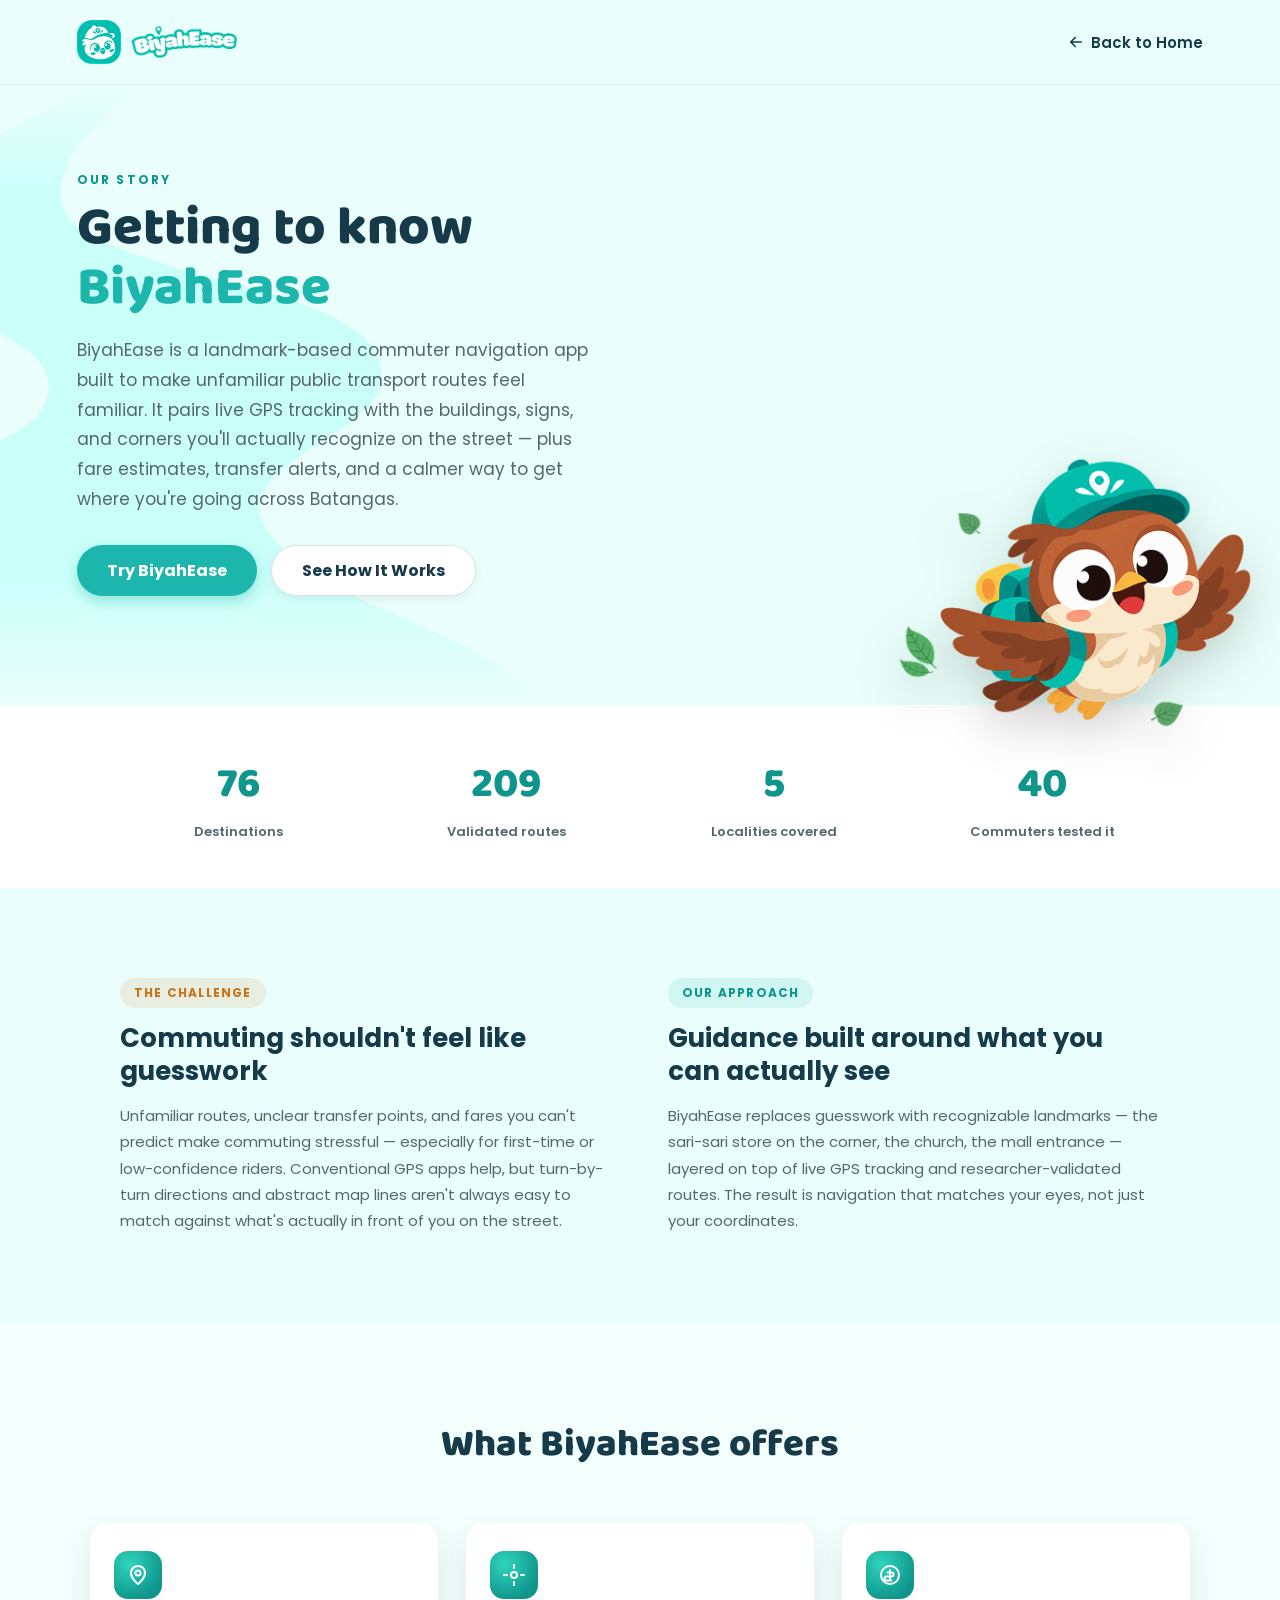
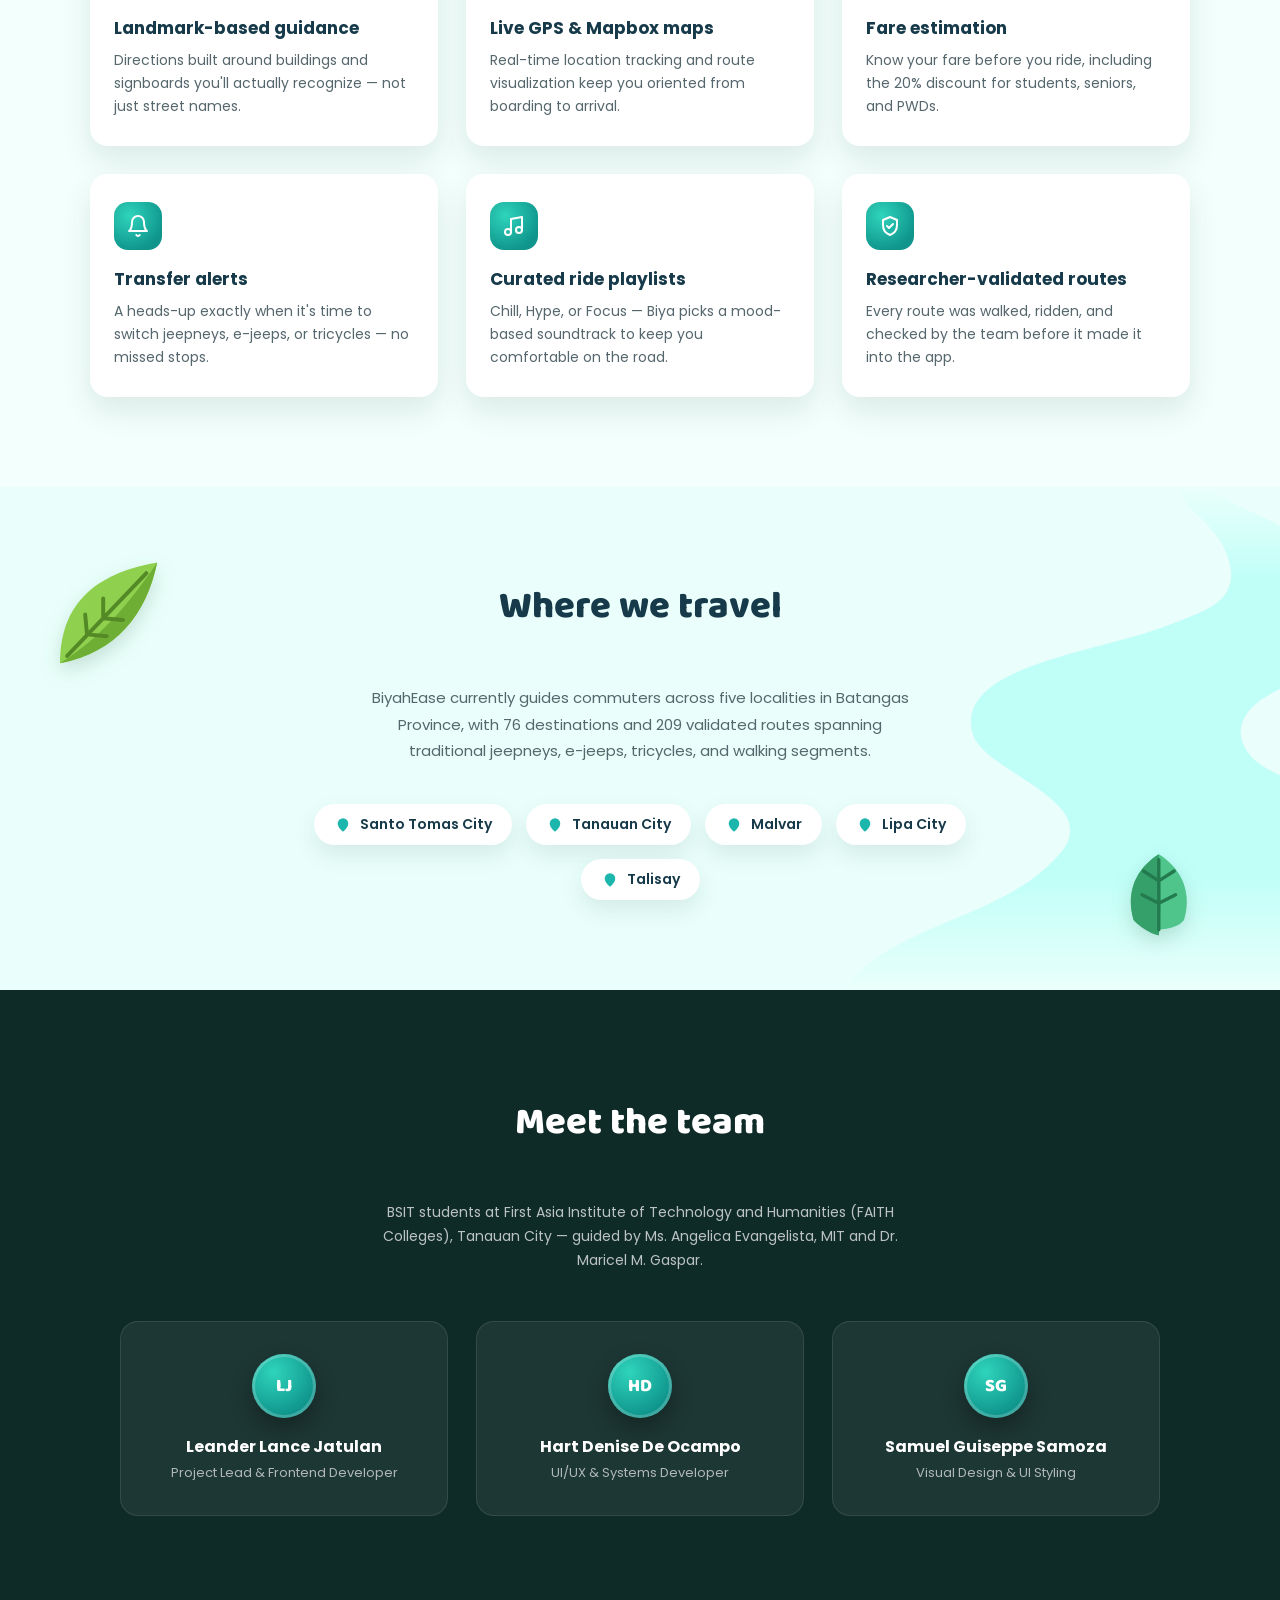
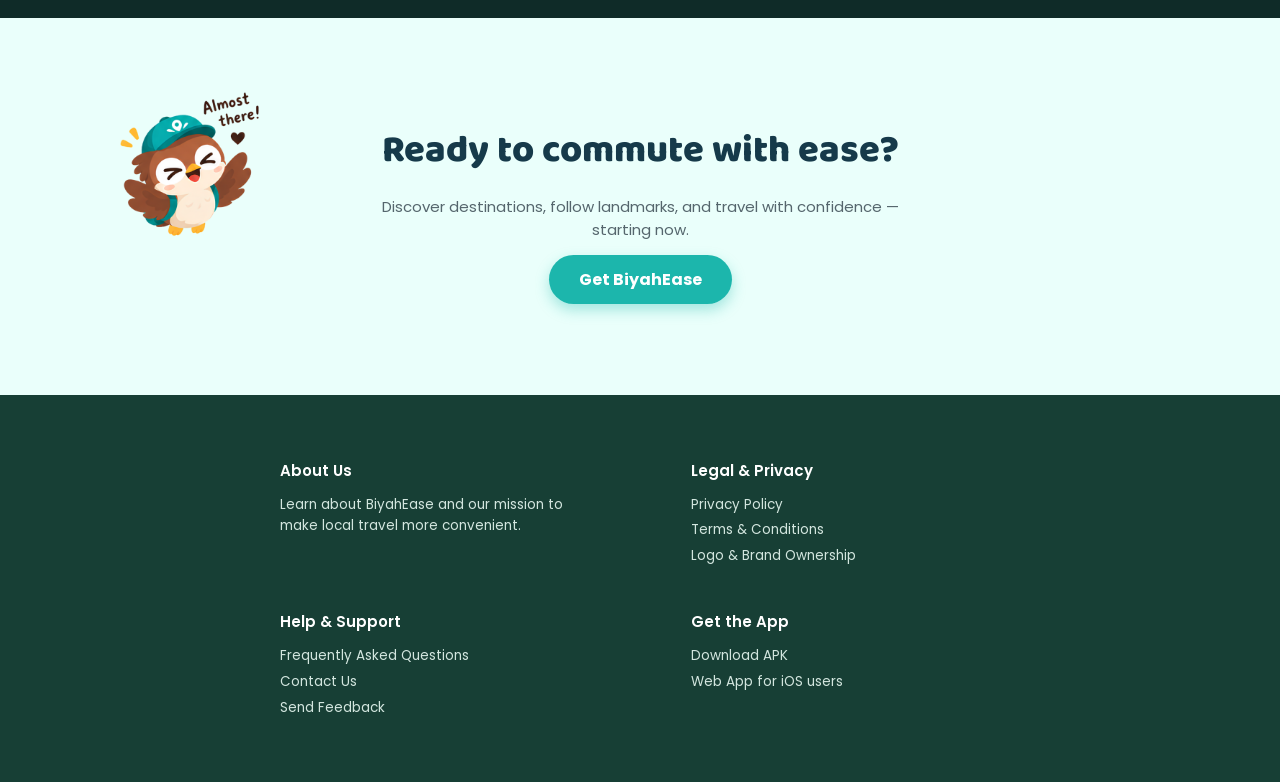
==== commit f3104f83: "updated website" ====
--- a/about.html
+++ b/about.html
@@ -289,7 +289,7 @@
             <div class="footer-col">
                 <h3>Get the App</h3>
                 <ul>
-                    <li><a href="#">Google Play</a></li>
+                    <li><a href="public/BiyahEase-1.0.0-v3.apk" download>Download APK</a></li>
                     <li><a href="#">Web App for iOS users</a></li>
                 </ul>
             </div>
--- a/style.css
+++ b/style.css
@@ -179,6 +179,32 @@
 .btn-store:hover {
     transform: translateY(-2px);
     box-shadow: 0 6px 14px rgba(0, 0, 0, 0.1);
+}
+
+.play-icon {
+    position: relative;
+    flex-shrink: 0;
+    display: block;
+    width: 28px;
+    height: 28px;
+}
+
+.play-icon-app {
+    width: 100%;
+    height: 100%;
+    display: block;
+    border-radius: 9px;
+    box-shadow: 0 2px 5px rgba(0, 0, 0, 0.18);
+}
+
+.play-icon-badge {
+    position: absolute;
+    right: -5px;
+    bottom: -5px;
+    width: 15px;
+    height: 15px;
+    border-radius: 50%;
+    box-shadow: 0 0 0 2px #fff;
 }
 
 .store-text {
@@ -1104,6 +1130,35 @@
     overflow: hidden;
 }
 
+/* Real OpenStreetMap tiles behind the road, flying to whichever locality is
+   currently active. Desaturated + tinted so it reads as texture, not a
+   competing interactive map, and never intercepts scroll/clicks. */
+.discover-map {
+    position: absolute;
+    inset: 0;
+    z-index: 0;
+    filter: saturate(0.5) brightness(1.15) hue-rotate(-6deg);
+    pointer-events: none;
+}
+
+.discover-map .leaflet-control-container {
+    display: none;
+}
+
+.discover-map-fade {
+    position: absolute;
+    inset: 0;
+    z-index: 0;
+    background: linear-gradient(to bottom,
+        var(--mint-bg) 0%,
+        rgba(234, 255, 251, 0.45) 10%,
+        rgba(234, 255, 251, 0.3) 22%,
+        rgba(234, 255, 251, 0.35) 60%,
+        rgba(234, 255, 251, 0.65) 85%,
+        var(--mint-bg) 100%);
+    pointer-events: none;
+}
+
 .discover-swirl {
     opacity: 0.45;
 }
@@ -2284,9 +2339,12 @@
     margin: 0 0 20px;
 }
 
-.legal-btn {
+.legal-btn,
+.legal-section a.legal-btn {
     display: inline-block;
     margin-top: 6px;
+    color: #fff;
+    text-decoration: none;
 }
 
 /* FAQ accordion */
@@ -2337,23 +2395,21 @@
 }
 
 .faq-a {
-    display: grid;
-    grid-template-rows: 0fr;
-    transition: grid-template-rows 0.3s ease;
+    max-height: 0;
+    overflow: hidden;
+    transition: max-height 0.3s ease;
 }
 
 .faq-item.is-open .faq-a {
-    grid-template-rows: 1fr;
+    max-height: 300px;
 }
 
 .faq-a p {
-    overflow: hidden;
     margin: 0;
     padding: 0 18px 16px;
     font-size: 14px;
     line-height: 1.7;
     color: rgba(255, 255, 255, 0.68);
-    min-height: 0;
 }
 
 @media (max-width: 600px) {
@@ -2366,3 +2422,139 @@
         padding: 7px 13px;
     }
 }
+
+/* Back to top */
+
+.back-to-top {
+    position: fixed;
+    right: clamp(16px, 3vw, 32px);
+    bottom: clamp(16px, 3vw, 32px);
+    z-index: 20;
+    display: flex;
+    align-items: center;
+    justify-content: center;
+    width: 46px;
+    height: 46px;
+    border-radius: 50%;
+    background: var(--teal);
+    box-shadow: 0 6px 14px rgba(28, 182, 172, 0.35);
+    opacity: 0;
+    transform: translateY(12px);
+    pointer-events: none;
+    transition: opacity 0.25s ease, transform 0.25s ease, background 0.2s ease, box-shadow 0.2s ease;
+}
+
+.back-to-top.is-visible {
+    opacity: 1;
+    transform: translateY(0);
+    pointer-events: auto;
+}
+
+.back-to-top:hover {
+    background: var(--teal-dark);
+    box-shadow: 0 8px 18px rgba(28, 182, 172, 0.45);
+}
+
+.back-to-top svg {
+    width: 20px;
+    height: 20px;
+    fill: none;
+    stroke: #fff;
+    stroke-width: 2.4;
+    stroke-linecap: round;
+    stroke-linejoin: round;
+}
+
+/* Contact / feedback form */
+
+.legal-note {
+    font-size: 12.5px;
+    color: rgba(255, 255, 255, 0.5);
+    margin: 20px 0 0;
+}
+
+.legal-email {
+    display: inline-block;
+    font-family: 'Poppins', sans-serif;
+    font-weight: 700;
+    font-size: 17px;
+    color: var(--teal);
+    margin: 18px 0 0;
+}
+
+.feedback-form {
+    display: grid;
+    gap: 16px;
+    max-width: 480px;
+    margin-top: 20px;
+}
+
+.feedback-field {
+    display: grid;
+    gap: 6px;
+}
+
+.feedback-field label {
+    font-family: 'Poppins', sans-serif;
+    font-weight: 600;
+    font-size: 13px;
+    color: rgba(255, 255, 255, 0.85);
+}
+
+.feedback-field input,
+.feedback-field textarea {
+    font-family: 'Poppins', sans-serif;
+    font-size: 14px;
+    color: #fff;
+    background: rgba(255, 255, 255, 0.06);
+    border: 1px solid rgba(255, 255, 255, 0.16);
+    border-radius: 10px;
+    padding: 11px 14px;
+    resize: vertical;
+    transition: border-color 0.2s ease, background 0.2s ease;
+}
+
+.feedback-field input::placeholder,
+.feedback-field textarea::placeholder {
+    color: rgba(255, 255, 255, 0.35);
+}
+
+.feedback-field input:focus,
+.feedback-field textarea:focus {
+    outline: none;
+    border-color: var(--teal);
+    background: rgba(255, 255, 255, 0.1);
+}
+
+/* Chrome (and most Chromium browsers) force a light background on
+   autofilled fields that normal `background` can't override — this is the
+   standard workaround: fake the dark fill with a huge inset box-shadow and
+   force the text/caret color back to white. */
+.feedback-field input:-webkit-autofill,
+.feedback-field input:-webkit-autofill:hover,
+.feedback-field input:-webkit-autofill:focus {
+    -webkit-text-fill-color: #fff;
+    -webkit-box-shadow: 0 0 0 1000px #1d3835 inset;
+    box-shadow: 0 0 0 1000px #1d3835 inset;
+    caret-color: #fff;
+    transition: background-color 9999s ease-in-out 0s;
+}
+
+.feedback-field input:invalid:not(:placeholder-shown),
+.feedback-field textarea:invalid:not(:placeholder-shown) {
+    border-color: #e0725c;
+}
+
+.feedback-form .btn-learn {
+    justify-self: start;
+    border: none;
+    cursor: pointer;
+}
+
+.feedback-note {
+    font-size: 13px;
+    color: var(--teal);
+    margin: -4px 0 0;
+    min-height: 1em;
+}
+
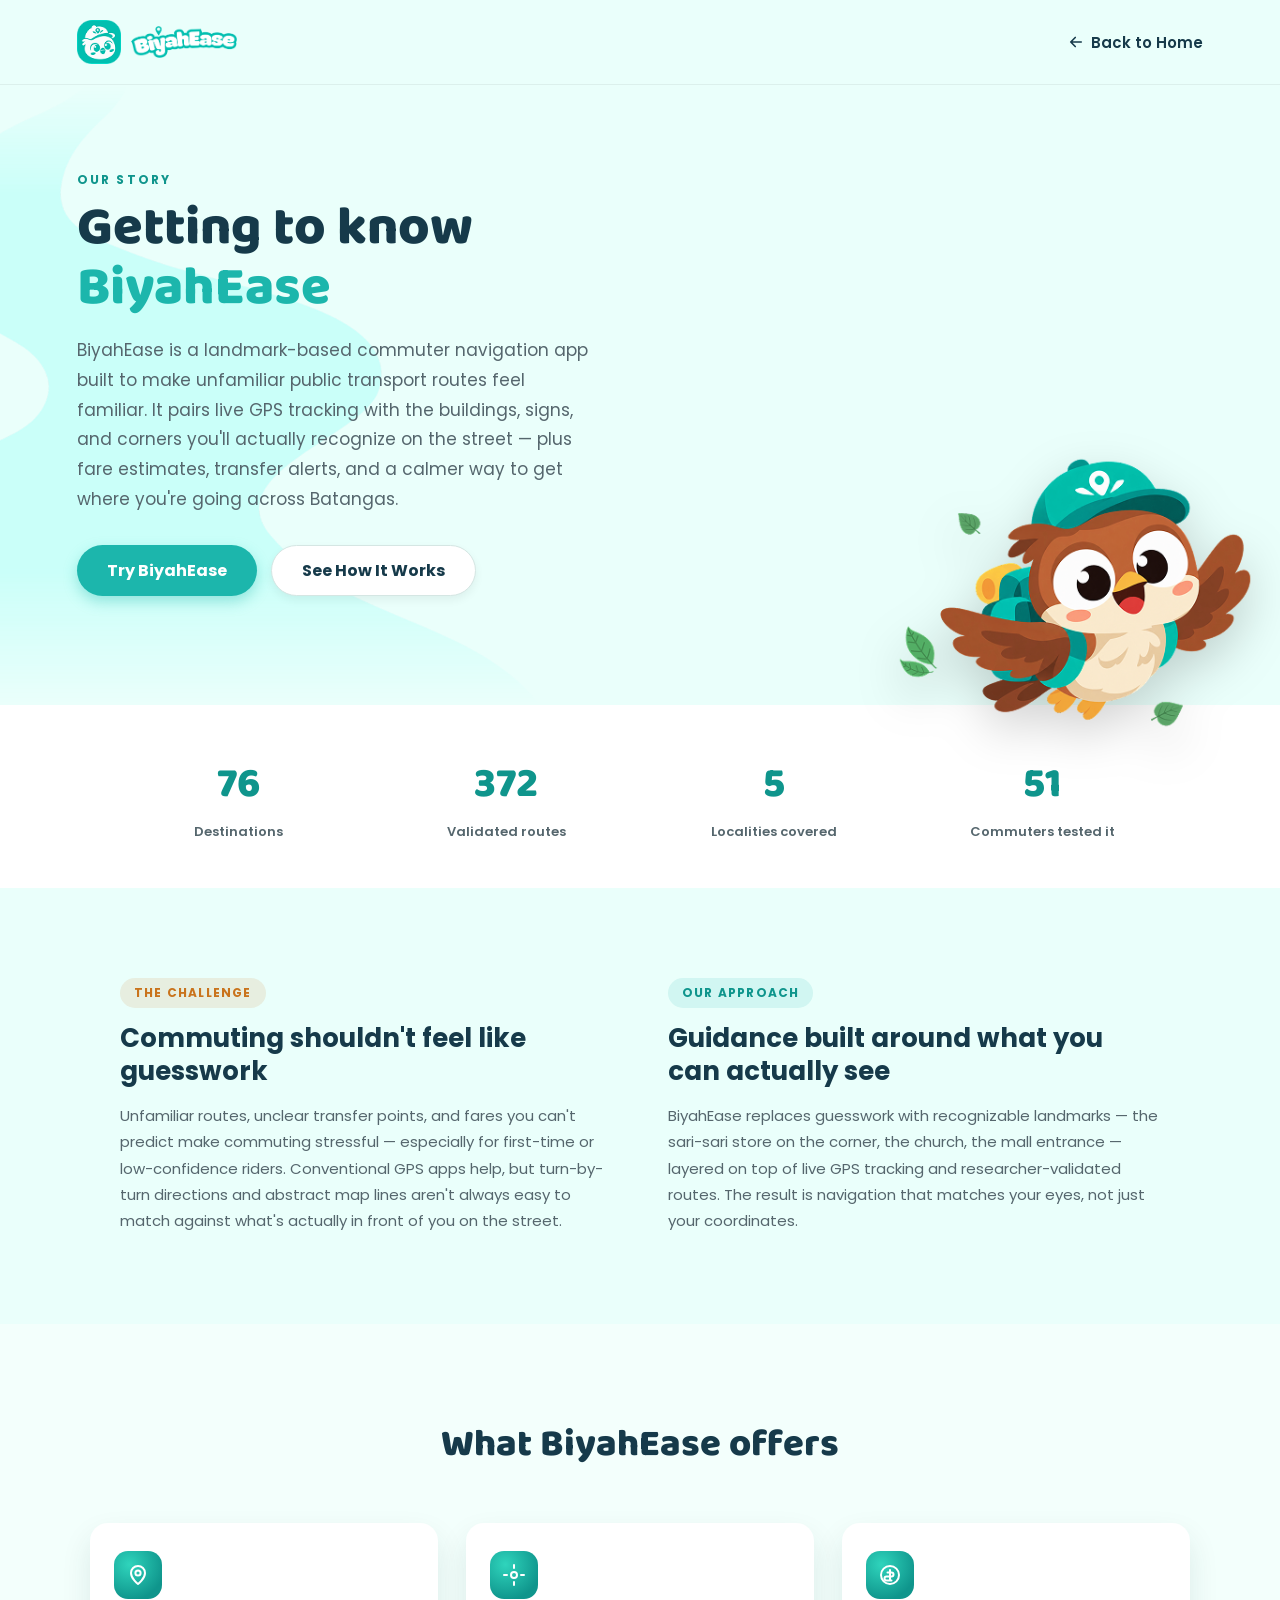
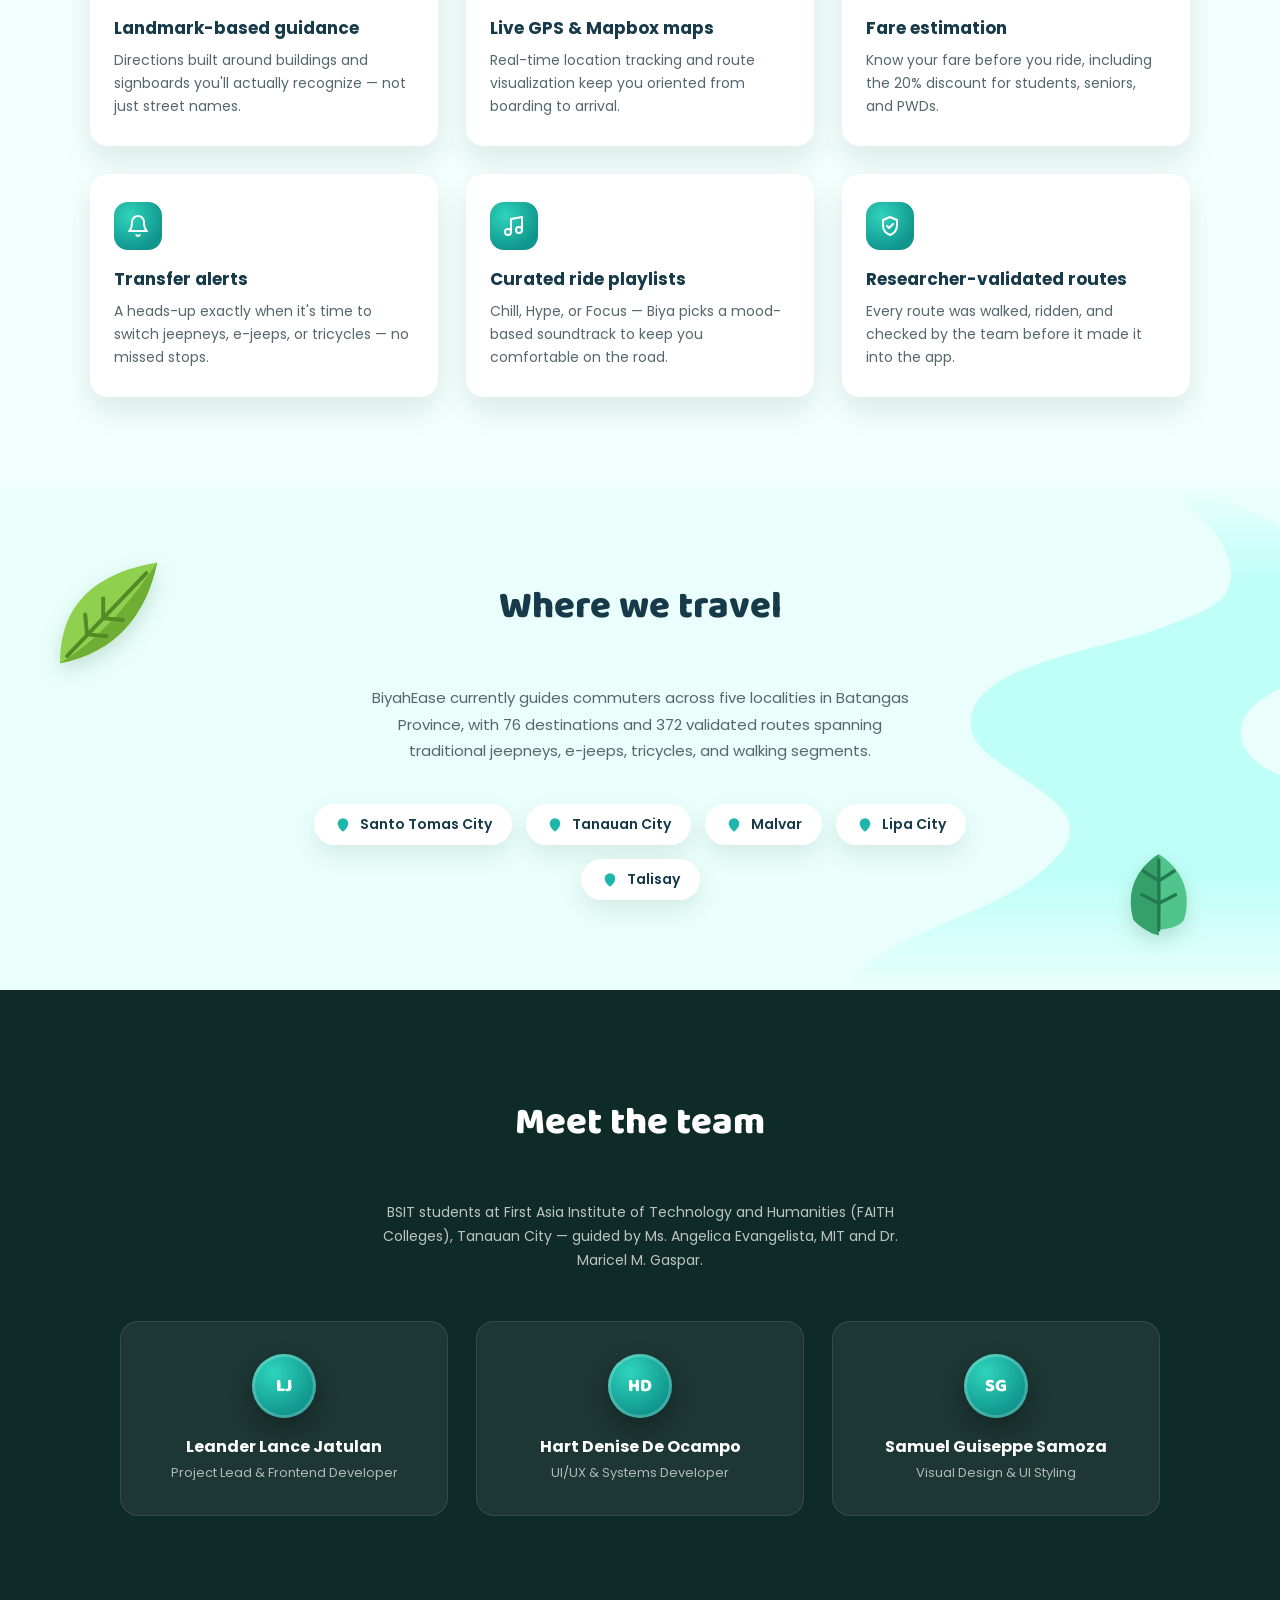
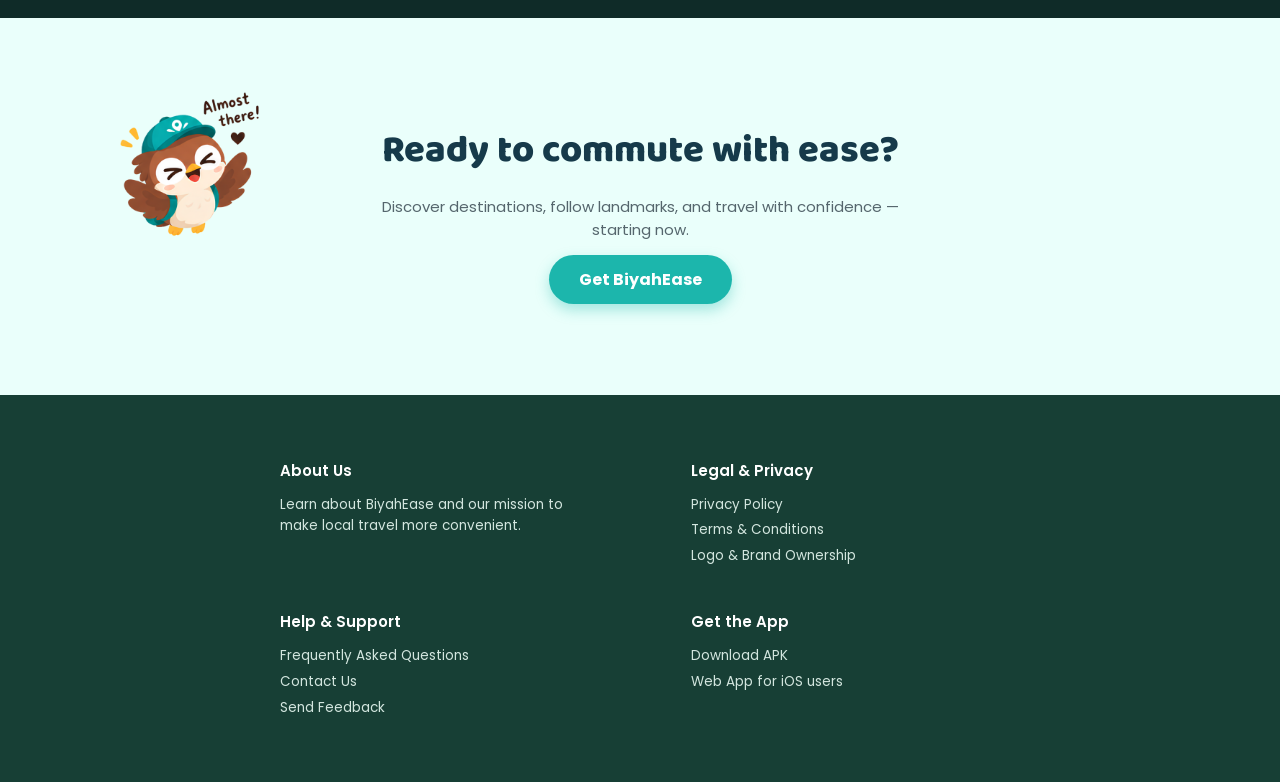
==== commit 63a57db1: "updatedinfoinabout" ====
--- a/about.html
+++ b/about.html
@@ -93,7 +93,7 @@
                     <span class="about-stat-label">Destinations</span>
                 </div>
                 <div class="about-stat" data-reveal style="--reveal-delay: 80ms">
-                    <span class="about-stat-num" data-count="209">0</span>
+                    <span class="about-stat-num" data-count="372">0</span>
                     <span class="about-stat-label">Validated routes</span>
                 </div>
                 <div class="about-stat" data-reveal style="--reveal-delay: 160ms">
@@ -101,7 +101,7 @@
                     <span class="about-stat-label">Localities covered</span>
                 </div>
                 <div class="about-stat" data-reveal style="--reveal-delay: 240ms">
-                    <span class="about-stat-num" data-count="40">0</span>
+                    <span class="about-stat-num" data-count="51">0</span>
                     <span class="about-stat-label">Commuters tested it</span>
                 </div>
             </div>
@@ -195,7 +195,7 @@
                 <h2 class="about-section-title" data-reveal>Where we travel</h2>
                 <p class="about-coverage-desc" data-reveal style="--reveal-delay: 100ms">
                     BiyahEase currently guides commuters across five localities in Batangas Province, with
-                    76 destinations and 209 validated routes spanning traditional jeepneys, e-jeeps, tricycles,
+                    76 destinations and 372 validated routes spanning traditional jeepneys, e-jeeps, tricycles,
                     and walking segments.
                 </p>
 
--- a/style.css
+++ b/style.css
@@ -539,6 +539,331 @@
 
     .biya-sign {
         transform: scale(var(--sign-scale));
+    }
+}
+
+/* ---------- Infomercial video ---------- */
+
+.promo {
+    position: relative;
+    overflow-x: hidden;
+    overflow-x: clip;
+}
+
+.promo-blob {
+    position: absolute;
+    border-radius: 50%;
+    filter: blur(60px);
+    pointer-events: none;
+    z-index: 0;
+}
+
+.promo-blob-1 {
+    width: clamp(260px, 36vw, 520px);
+    aspect-ratio: 1;
+    top: 8%;
+    left: -6%;
+    background: rgba(28, 182, 172, 0.22);
+}
+
+.promo-blob-2 {
+    width: clamp(200px, 26vw, 380px);
+    aspect-ratio: 1;
+    bottom: 0;
+    right: 4%;
+    background: rgba(255, 197, 51, 0.22);
+}
+
+.promo-row {
+    position: relative;
+    z-index: 1;
+    display: flex;
+    /* Bottom-align so the YouTube button lines up with the bottom of the video */
+    align-items: flex-end;
+    gap: clamp(28px, 4vw, 56px);
+    padding: clamp(40px, 6vw, 90px) var(--pad-inline) clamp(40px, 6vw, 80px);
+}
+
+.promo-media {
+    position: relative;
+    flex: 1 1 64%;
+    min-width: 0;
+    perspective: 1200px;
+}
+
+.promo-frame {
+    --tilt-x: 0deg;
+    --tilt-y: 0deg;
+    position: relative;
+    aspect-ratio: 16 / 9;
+    border-radius: 24px;
+    box-shadow: 0 30px 60px rgba(16, 58, 58, 0.22), 0 8px 18px rgba(16, 58, 58, 0.12);
+    transform: rotateX(var(--tilt-x)) rotateY(var(--tilt-y));
+    transition: transform 0.25s ease-out, box-shadow 0.3s ease;
+    z-index: 1;
+}
+
+.promo-frame.is-playing {
+    transform: none;
+}
+
+.promo-poster,
+.promo-frame iframe {
+    display: block;
+    width: 100%;
+    height: 100%;
+    border: 0;
+    border-radius: inherit;
+    overflow: hidden;
+    background: #0d2a33;
+}
+
+.promo-poster {
+    position: relative;
+    padding: 0;
+    cursor: pointer;
+}
+
+.promo-thumb {
+    width: 100%;
+    height: 100%;
+    object-fit: cover;
+    display: block;
+    transition: transform 0.6s ease;
+}
+
+.promo-shade {
+    position: absolute;
+    inset: 0;
+    background: radial-gradient(circle at center, rgba(13, 42, 51, 0.05), rgba(13, 42, 51, 0.45));
+    transition: background 0.3s ease;
+}
+
+.promo-play {
+    position: absolute;
+    top: 50%;
+    left: 50%;
+    width: clamp(62px, 7vw, 88px);
+    aspect-ratio: 1;
+    display: grid;
+    place-items: center;
+    border-radius: 50%;
+    background: #fff;
+    color: var(--teal);
+    transform: translate(-50%, -50%);
+    box-shadow: 0 10px 24px rgba(0, 0, 0, 0.25);
+    transition: transform 0.25s ease, background 0.25s ease, color 0.25s ease;
+}
+
+.promo-play::before,
+.promo-play::after {
+    content: "";
+    position: absolute;
+    inset: 0;
+    border-radius: 50%;
+    border: 2px solid rgba(255, 255, 255, 0.8);
+    animation: promo-pulse 2.2s ease-out infinite;
+}
+
+.promo-play::after {
+    animation-delay: 1.1s;
+}
+
+@keyframes promo-pulse {
+    from {
+        transform: scale(1);
+        opacity: 0.9;
+    }
+    to {
+        transform: scale(1.8);
+        opacity: 0;
+    }
+}
+
+.promo-play svg {
+    width: 42%;
+    height: 42%;
+    display: block;
+    fill: currentColor;
+}
+
+.promo-badge {
+    position: absolute;
+    left: 16px;
+    bottom: 16px;
+    padding: 6px 14px;
+    border-radius: var(--radius-pill);
+    background: rgba(255, 255, 255, 0.92);
+    color: var(--navy);
+    font: 600 clamp(11px, 1vw, 13px)/1.2 'Poppins', sans-serif;
+    box-shadow: 0 4px 10px rgba(0, 0, 0, 0.12);
+}
+
+.promo-poster:hover .promo-thumb,
+.promo-poster:focus-visible .promo-thumb {
+    transform: scale(1.05);
+}
+
+.promo-poster:hover .promo-shade,
+.promo-poster:focus-visible .promo-shade {
+    background: radial-gradient(circle at center, rgba(13, 42, 51, 0.1), rgba(13, 42, 51, 0.6));
+}
+
+.promo-poster:hover .promo-play,
+.promo-poster:focus-visible .promo-play {
+    transform: translate(-50%, -50%) scale(1.12);
+    background: var(--teal);
+    color: #fff;
+}
+
+.promo-poster:focus-visible {
+    outline: 3px solid var(--navy);
+    outline-offset: 3px;
+}
+
+.promo-leaf {
+    z-index: 2;
+}
+
+.promo-leaf-1 {
+    --leaf-rot: -20deg;
+    width: clamp(40px, 4.5vw, 64px);
+    left: clamp(-26px, -2vw, -14px);
+    bottom: 12%;
+}
+
+.promo-leaf-2 {
+    --leaf-rot: 30deg;
+    width: clamp(30px, 3.4vw, 48px);
+    right: 22%;
+    bottom: clamp(-24px, -2vw, -14px);
+    animation-delay: -2.5s;
+}
+
+.promo-content {
+    flex: 1 1 36%;
+    min-width: 0;
+    max-width: 420px;
+}
+
+.promo-title {
+    font-family: 'Baloo 2', cursive;
+    font-weight: 800;
+    font-size: clamp(28px, 3.4vw, 40px);
+    line-height: 1.15;
+    color: var(--navy);
+    margin: 0 0 10px;
+}
+
+.promo-title .accent-teal {
+    color: var(--teal);
+}
+
+.promo-desc {
+    font-size: clamp(14px, 1.3vw, 16px);
+    line-height: 1.7;
+    color: var(--text-gray);
+    margin: 0 0 20px;
+}
+
+.promo-points {
+    list-style: none;
+    padding: 0;
+    margin: 0 0 22px;
+    display: grid;
+    gap: 8px;
+}
+
+.promo-points li {
+    display: flex;
+    align-items: center;
+    gap: 10px;
+    color: var(--navy);
+    font-size: clamp(13px, 1.05vw, 14px);
+    font-weight: 500;
+}
+
+.promo-point-icon {
+    flex-shrink: 0;
+    display: grid;
+    place-items: center;
+    color: var(--teal-dark);
+}
+
+.promo-point-icon svg {
+    width: 18px;
+    height: 18px;
+    fill: none;
+    stroke: currentColor;
+    stroke-width: 2;
+    stroke-linecap: round;
+    stroke-linejoin: round;
+}
+
+.promo-cta {
+    margin-bottom: 0;
+}
+
+@media (max-width: 900px) {
+    .promo-row {
+        flex-direction: column;
+        align-items: center;
+        text-align: center;
+    }
+
+    .promo-content {
+        order: -1;
+        width: 100%;
+        max-width: 560px;
+        display: flex;
+        flex-direction: column;
+        align-items: center;
+    }
+
+    .promo-media {
+        width: 100%;
+        max-width: 680px;
+        margin-top: 8px;
+    }
+
+    .promo-points {
+        width: fit-content;
+        max-width: 100%;
+        text-align: left;
+    }
+
+    .promo-cta {
+        justify-content: center;
+    }
+}
+
+@media (max-width: 480px) {
+    .promo-frame {
+        border-radius: 18px;
+    }
+
+    .promo-badge {
+        left: 10px;
+        bottom: 10px;
+    }
+
+    .promo-points li {
+        font-size: 13px;
+    }
+
+    .promo-leaf-1 {
+        left: -8px;
+    }
+}
+
+@media (prefers-reduced-motion: reduce) {
+    .promo-play::before,
+    .promo-play::after {
+        animation: none;
+    }
+
+    .promo-frame {
+        transform: none;
     }
 }
 
